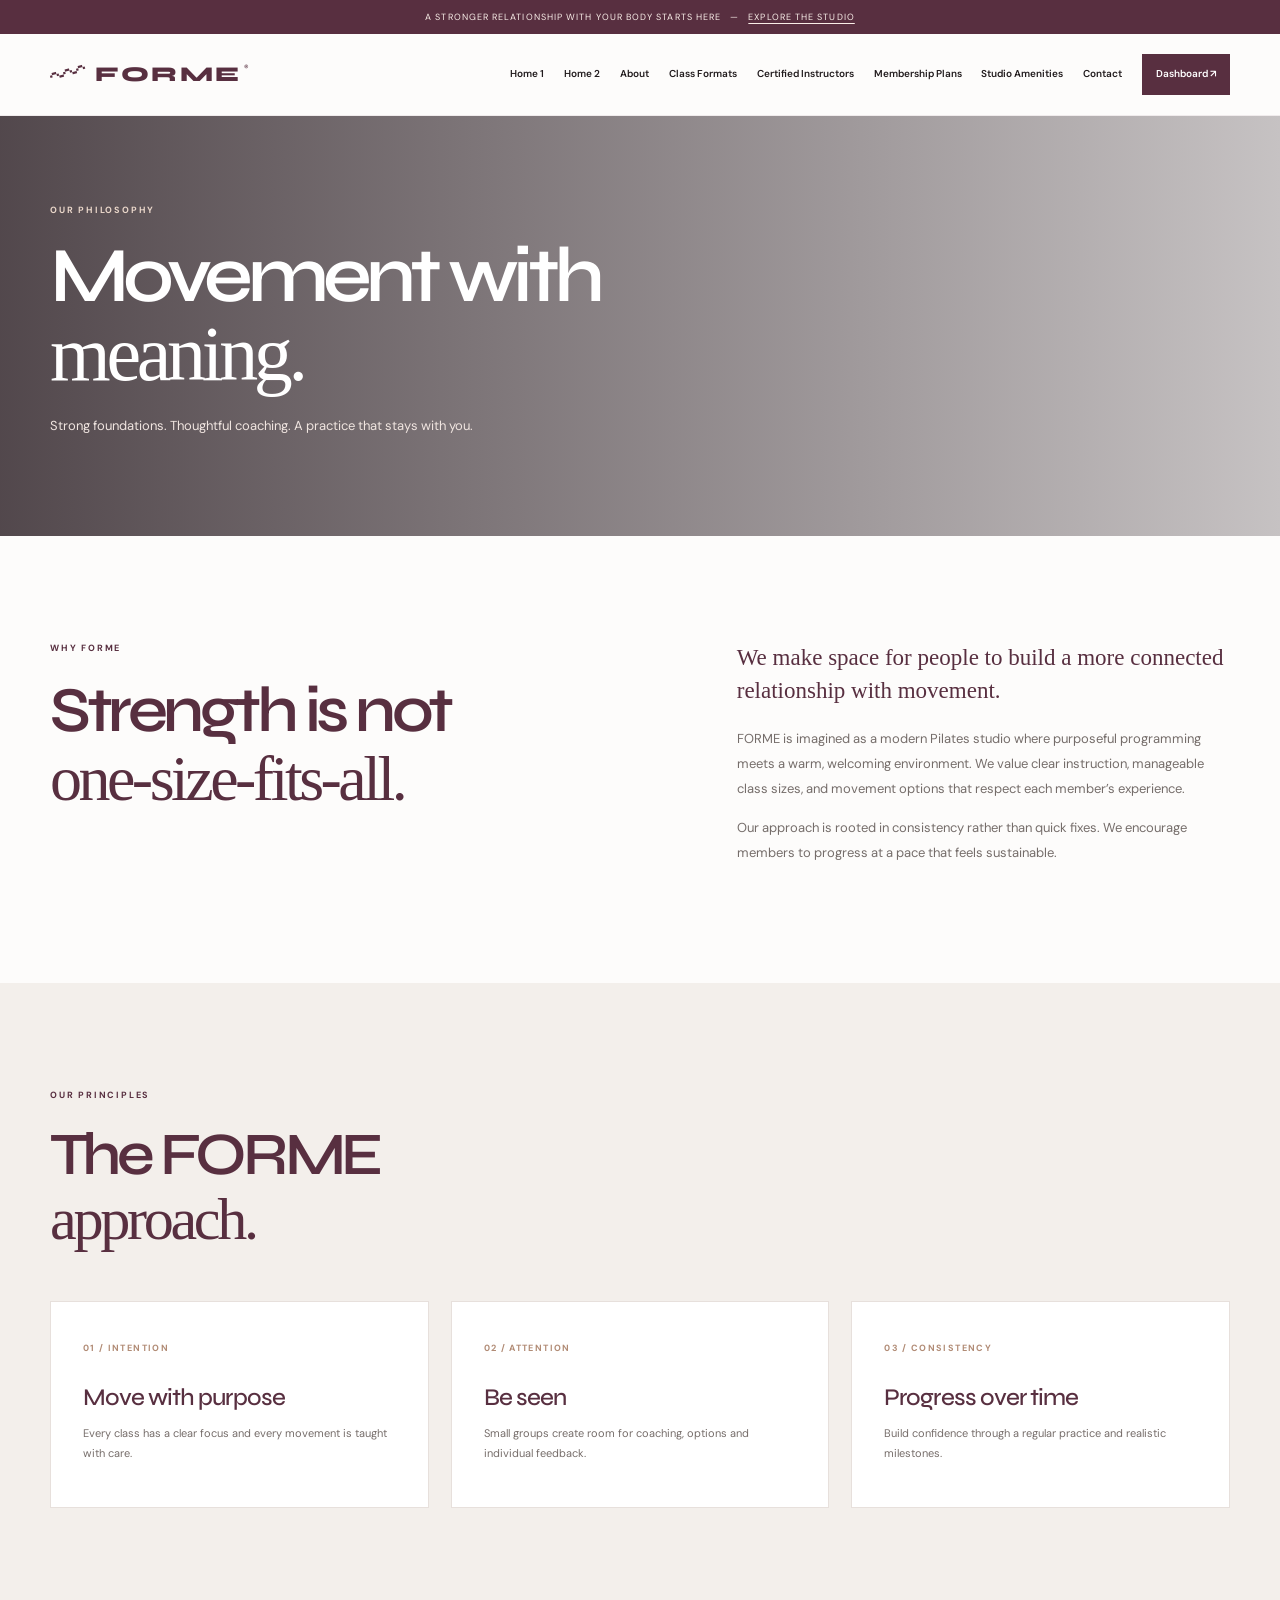
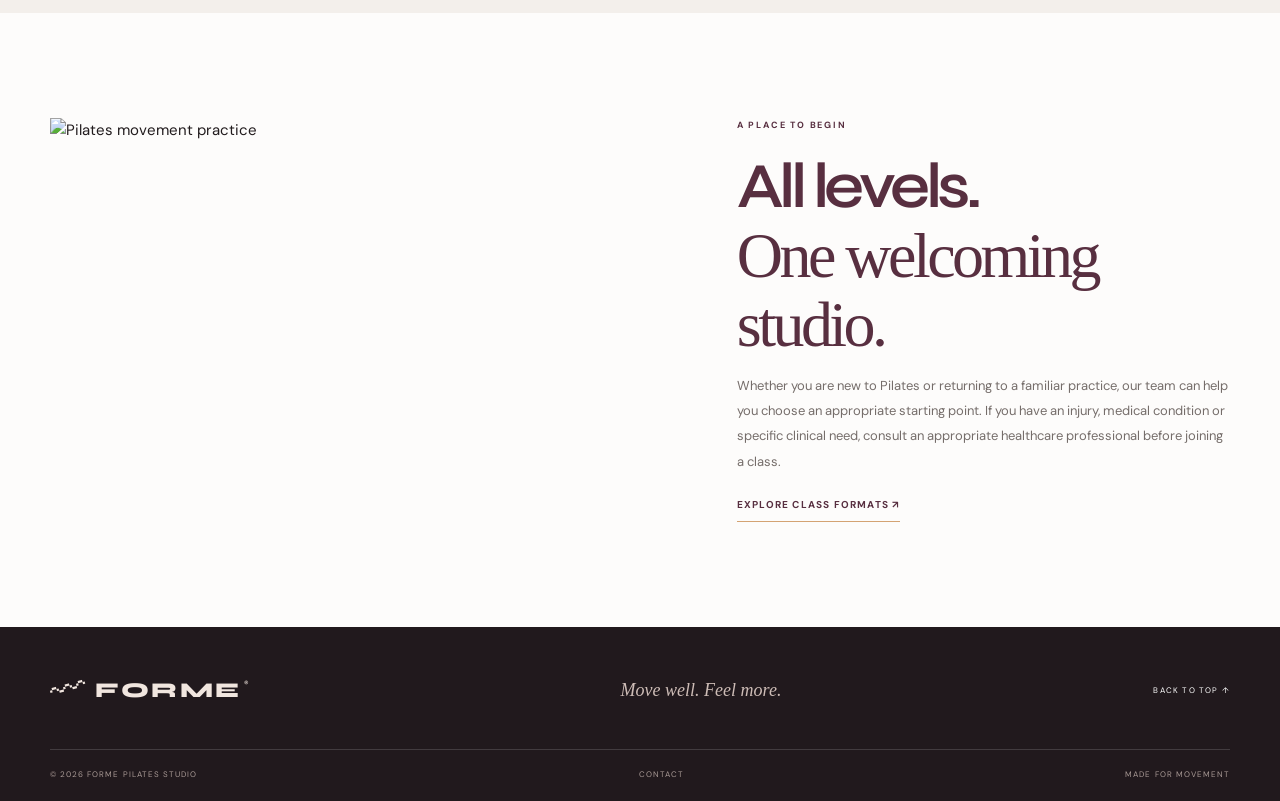
==== about.html @ f52ded82 "firstpush" ====
<!DOCTYPE html><html lang="en"><head><meta charset="UTF-8"><meta name="viewport" content="width=device-width, initial-scale=1.0">
<meta name="theme-color" content="#582f40">
<link rel="preconnect" href="https://fonts.googleapis.com"><link rel="preconnect" href="https://fonts.gstatic.com" crossorigin>
<link href="https://fonts.googleapis.com/css2?family=DM+Sans:wght@400;500;600;700&family=Syne:wght@400;500;600;700;800&display=swap" rel="stylesheet">
<link rel="stylesheet" href="styles.css"><title>About | FORME Pilates</title></head><body class="" id="top"><div class="announcement">A stronger relationship with your body starts here <span>—</span> <a href="classes.html">Explore the studio</a></div>
<header class="site-header"><a class="brand" href="index.html"><span class="brand-mark">〰</span><span class="brand-name">FORME<span>®</span></span></a>
<button class="menu-toggle" aria-label="Open navigation menu" aria-expanded="false" aria-controls="primary-nav"><span></span><span></span></button>
<nav class="primary-nav" id="primary-nav" aria-label="Main navigation">
<a href="index.html">Home 1</a><a href="home-2.html">Home 2</a><a href="about.html">About</a><a href="classes.html">Class Formats</a><a href="instructors.html">Certified Instructors</a><a href="membership.html">Membership Plans</a><a href="amenities.html">Studio Amenities</a><a href="contact.html">Contact</a><a class="nav-cta" href="dashboard.html">Dashboard ↗</a>
</nav></header><main>
<section class="page-hero about-hero"><div class="wrap"><p class="eyebrow light">OUR PHILOSOPHY</p><h1>Movement with<br><em>meaning.</em></h1><p>Strong foundations. Thoughtful coaching. A practice that stays with you.</p></div></section>
<section class="section wrap split"><div><p class="eyebrow">WHY FORME</p><h2>Strength is not<br><em>one-size-fits-all.</em></h2></div><div><p class="lead">We make space for people to build a more connected relationship with movement.</p><p>FORME is imagined as a modern Pilates studio where purposeful programming meets a warm, welcoming environment. We value clear instruction, manageable class sizes, and movement options that respect each member’s experience.</p><p>Our approach is rooted in consistency rather than quick fixes. We encourage members to progress at a pace that feels sustainable.</p></div></section>
<section class="section soft"><div class="wrap"><div class="section-head"><div><p class="eyebrow">OUR PRINCIPLES</p><h2>The FORME<br><em>approach.</em></h2></div></div><div class="cards three"><article class="feature-card"><b>01 / INTENTION</b><h3>Move with purpose</h3><p>Every class has a clear focus and every movement is taught with care.</p></article><article class="feature-card"><b>02 / ATTENTION</b><h3>Be seen</h3><p>Small groups create room for coaching, options and individual feedback.</p></article><article class="feature-card"><b>03 / CONSISTENCY</b><h3>Progress over time</h3><p>Build confidence through a regular practice and realistic milestones.</p></article></div></div></section>
<section class="section wrap split"><img class="rounded-img" src="https://images.unsplash.com/photo-1518611012118-696072aa579a?auto=format&fit=crop&w=1100&q=85" alt="Pilates movement practice"><div><p class="eyebrow">A PLACE TO BEGIN</p><h2>All levels.<br><em>One welcoming studio.</em></h2><p>Whether you are new to Pilates or returning to a familiar practice, our team can help you choose an appropriate starting point. If you have an injury, medical condition or specific clinical need, consult an appropriate healthcare professional before joining a class.</p><a class="under-link" href="classes.html">Explore class formats ↗</a></div></section></main><footer class="site-footer"><div class="wrap footer-top"><a class="brand footer-brand" href="index.html"><span class="brand-mark">〰</span><span class="brand-name">FORME<span>®</span></span></a><p>Move well. Feel more.</p><a href="#top" class="back-top">BACK TO TOP ↑</a></div><div class="wrap footer-bottom"><span>© 2026 FORME PILATES STUDIO</span><span><a href="contact.html">CONTACT</a></span><span>MADE FOR MOVEMENT</span></div></footer><script src="script.js"></script></body></html>
---- styles.css ----
@import url('https://fonts.googleapis.com/css2?family=DM+Sans:wght@400;500;600;700&family=Syne:wght@400;500;600;700;800&display=swap');
:root{--plum:#582f40;--sand:#d4a373;--cream:#fdfcfb;--ink:#211b1d;--muted:#827a78;--line:#e7e0dc;--serif:Georgia,'Times New Roman',serif;--sans:'DM Sans',Arial,sans-serif;--display:'Syne',sans-serif}
*{box-sizing:border-box}html{scroll-behavior:smooth;scroll-padding-top:100px}body{margin:0;background:var(--cream);color:var(--ink);font:15px/1.65 var(--sans);-webkit-font-smoothing:antialiased}a{color:inherit;text-decoration:none}button,input,select,textarea{font:inherit}.wrap{width:min(1180px,calc(100% - 100px));margin-inline:auto}.announcement{height:34px;background:var(--plum);color:#f9eee8;text-align:center;font-size:9px;letter-spacing:.12em;text-transform:uppercase;display:flex;align-items:center;justify-content:center;gap:9px}.announcement a{text-decoration:underline;text-underline-offset:3px}.site-header{height:82px;padding:0 max(50px,calc((100vw - 1180px)/2));display:flex;align-items:center;justify-content:space-between;background:rgba(253,252,251,.97);position:sticky;top:0;z-index:50;border-bottom:1px solid rgba(88,47,64,.08);backdrop-filter:blur(14px)}.brand{display:flex;align-items:center;gap:9px;color:var(--plum);white-space:nowrap}.brand-mark{width:36px;height:36px;display:grid;place-items:center;font:36px/1 var(--serif);transform:rotate(-15deg)}.brand-name{font:800 21px var(--display);letter-spacing:.12em}.brand-name span{font:500 9px var(--sans);vertical-align:top;letter-spacing:0;margin-left:2px}.primary-nav{display:flex;align-items:center;gap:clamp(10px,1.55vw,22px);font-size:10px;font-weight:600}.primary-nav>a:not(.nav-cta):hover{color:#a56f79}.nav-cta{background:var(--plum);color:white;padding:12px 14px;white-space:nowrap}.menu-toggle{display:none}.eyebrow{font-size:9px;font-weight:700;letter-spacing:.2em;text-transform:uppercase;color:var(--plum);margin:0 0 20px}.eyebrow.light{color:#ead7ca}.button{min-height:49px;padding:0 21px;display:inline-flex;align-items:center;justify-content:center;font-size:10px;font-weight:700;letter-spacing:.08em;text-transform:uppercase;border:1px solid transparent;cursor:pointer;transition:transform .2s,background .2s,color .2s}.button:hover{transform:translateY(-2px)}.button-sand{background:var(--sand);color:#261b1c}.button-plum{background:var(--plum);color:white}.button-outline{border-color:rgba(88,47,64,.45);color:var(--plum)}.button-outline:hover{background:var(--plum);color:white}.text-link{font-size:10px;text-transform:uppercase;letter-spacing:.12em;font-weight:700}.light-link{color:white}.hero{min-height:660px;height:min(740px,calc(100vh - 116px));position:relative;display:flex;align-items:center;overflow:hidden;color:white;background-size:cover;background-position:center}.hero-home{background-image:url('https://images.unsplash.com/photo-1518611012118-696072aa579a?auto=format&fit=crop&w=2200&q=88')}.hero-premium{background-image:url('https://images.unsplash.com/photo-1599447421416-3414500d18a5?auto=format&fit=crop&w=2200&q=88')}.hero-shade{position:absolute;inset:0;background:linear-gradient(90deg,rgba(31,20,25,.78),rgba(31,20,25,.32) 65%,rgba(31,20,25,.05))}.hero-content{position:relative;padding-block:40px}.hero h1,.page-hero h1{font:600 clamp(55px,7vw,96px)/.99 var(--display);letter-spacing:-.075em;margin:0;max-width:820px}.hero h1 em,.page-hero h1 em,.split h2 em,.section-head h2 em,.cta-band h2 em,.dark-panel h2 em,.contact-layout h2 em,.auth-card h1 em{font:400 1em/.99 var(--serif);letter-spacing:-.055em}.hero-copy{max-width:410px;color:#f2eae6;font-size:13px;line-height:1.9;margin:26px 0 30px}.hero-actions{display:flex;align-items:center;gap:27px}.hero-note{position:absolute;left:max(50px,calc((100vw - 1180px)/2));bottom:32px;font-size:8px;letter-spacing:.2em}.section{padding-block:105px}.split{display:grid;grid-template-columns:1.05fr .95fr;gap:12%;align-items:start}.split h2,.section-head h2,.contact-layout h2{font:600 clamp(42px,5vw,66px)/1.08 var(--display);letter-spacing:-.07em;color:var(--plum);margin:0}.split p:not(.eyebrow){color:#756d6a;font-size:13px;line-height:1.95}.lead{font:23px/1.45 var(--serif)!important;color:var(--plum)!important;margin:0 0 18px}.under-link{display:inline-block;color:var(--plum);font-size:10px;text-transform:uppercase;font-weight:700;letter-spacing:.12em;border-bottom:1px solid var(--sand);padding-bottom:7px;margin-top:10px}.soft{background:#f3efeb}.section-head{display:flex;justify-content:space-between;align-items:end;gap:35px;margin-bottom:48px}.section-head h2{font-size:clamp(42px,4.7vw,62px)}.section-intro{max-width:340px;color:#756d6a;font-size:13px;line-height:1.9;margin:0 0 7px}.cards{display:grid;gap:22px}.three{grid-template-columns:repeat(3,minmax(0,1fr))}.two{grid-template-columns:repeat(2,minmax(0,1fr))}.image-card img{width:100%;height:300px;object-fit:cover;display:block}.image-card h3,.feature-card h3,.amenity-card h3,.person-card h3{font:500 24px var(--display);color:var(--plum);letter-spacing:-.04em;margin:18px 0 7px}.image-card p,.feature-card p,.amenity-card p,.person-card p{font-size:11px;color:#766d6a;line-height:1.85}.image-card .under-link{margin-top:5px}.cta-band{padding:90px 0;background:var(--plum);color:white}.cta-band h2,.dark-panel h2{font:600 clamp(48px,5vw,68px)/1.04 var(--display);letter-spacing:-.07em;margin:0 0 30px}.page-hero{min-height:420px;display:flex;align-items:center;background-size:cover;background-position:center;color:white;position:relative}.page-hero:before{content:"";position:absolute;inset:0;background:linear-gradient(90deg,rgba(34,21,27,.78),rgba(34,21,27,.25))}.page-hero .wrap{position:relative}.page-hero h1{font-size:clamp(48px,6.4vw,78px)}.page-hero p:not(.eyebrow){max-width:460px;color:#f0e5e0;font-size:13px;margin-top:22px}.about-hero{background-image:url('https://images.unsplash.com/photo-1518611012118-696072aa579a?auto=format&fit=crop&w=1800&q=85')}.classes-hero{background-image:url('https://images.unsplash.com/photo-1599447421416-3414500d18a5?auto=format&fit=crop&w=1800&q=85')}.instructors-hero{background-image:url('https://images.unsplash.com/photo-1544367567-0f2fcb009e0b?auto=format&fit=crop&w=1800&q=85')}.membership-hero{background-image:url('https://images.unsplash.com/photo-1510894347719-fc2f6f3b3c1c?auto=format&fit=crop&w=1800&q=85')}.amenities-hero{background-image:url('https://images.unsplash.com/photo-1600210492486-724fe5c67fb0?auto=format&fit=crop&w=1800&q=85')}.contact-hero{background-image:url('https://images.unsplash.com/photo-1518611012118-696072aa579a?auto=format&fit=crop&w=1800&q=85')}.rounded-img{width:100%;max-height:440px;object-fit:cover}.feature-card{padding:32px;background:#fff;border:1px solid var(--line);min-height:190px}.feature-card b{font-size:9px;letter-spacing:.15em;color:#b18b75}.feature-card h3{margin-top:24px}.dark-panel{background:var(--plum);color:white;padding:95px 0}.premium-grid{display:grid;grid-template-columns:.8fr 1.2fr;gap:9%;align-items:center}.premium-grid p:not(.eyebrow){font-size:12px;color:#e5d8d3;max-width:400px;margin:20px 0 28px}.premium-grid img{width:100%;height:440px;object-fit:cover}.detail-card{background:#fff;border:1px solid var(--line)}.detail-card img{width:100%;height:280px;object-fit:cover;display:block}.detail-body{padding:27px}.detail-body h2{font:500 27px var(--display);color:var(--plum);margin:0 0 10px}.detail-body p:not(.eyebrow){font-size:11px;color:#776e6b;line-height:1.9;min-height:62px}.detail-body .button{margin-top:10px}.person-card{border:1px solid var(--line);background:white}.person-card img{width:100%;height:320px;object-fit:cover;display:block}.person-card>div{padding:23px}.person-card h3{margin:0}.person-card .bio{border-top:1px solid var(--line);padding-top:12px;margin-top:14px}.plan-card{position:relative;padding:34px 30px 30px;border:1px solid var(--line);background:white;min-height:410px;display:flex;flex-direction:column}.plan-card h2{font:500 29px var(--display);color:var(--plum);margin:0}.plan-card>p:not(.eyebrow){font-size:11px;color:#827a78}.plan-price{font:500 45px var(--display);color:var(--plum);letter-spacing:-.07em;margin:15px 0}.plan-price small{font:11px var(--sans);letter-spacing:0;color:#827a78}.plan-card ul{list-style:none;padding:0;margin:0 0 25px}.plan-card li{font-size:10px;color:#6f6664;padding:8px 0;border-top:1px solid #f0ece9}.plan-card .button{margin-top:auto}.highlighted{background:#f5eee9;border-color:#d4b7a2}.popular-label{position:absolute;right:0;top:0;background:var(--sand);padding:7px 13px;font-size:8px;font-weight:700;letter-spacing:.12em;color:#302327}.pricing-note{font-size:10px;color:#9b918d;text-align:center;margin-top:22px}.faq-list{max-width:800px}.faq-list details{padding:19px 0;border-top:1px solid #dcd2cc}.faq-list summary{cursor:pointer;color:var(--plum);font:500 18px var(--display)}.faq-list details p{font-size:12px;color:#756d6a}.amenity-card{background:white}.amenity-card img{width:100%;height:270px;object-fit:cover}.amenity-card div{padding:22px 25px}.amenity-card h3{margin:0}.contact-layout{display:grid;grid-template-columns:1fr .9fr;gap:12%;align-items:start}.contact-info{margin-top:35px;border-top:1px solid var(--line)}.contact-info p{font-size:11px;color:#756d6a;padding:12px 0;border-bottom:1px solid var(--line)}.contact-info b{font-size:8px;letter-spacing:.15em;color:var(--plum)}.form-card{background:#f3efeb;padding:35px;display:grid;gap:8px}.form-card label,.auth-card>label{font-size:9px;text-transform:uppercase;letter-spacing:.12em;color:var(--plum);margin-top:8px}.form-card input,.form-card select,.form-card textarea,.auth-card input:not([type=checkbox]){width:100%;border:1px solid #dcd2cc;background:#fff;padding:13px;font-size:12px;outline-color:var(--sand);color:var(--ink)}.form-card textarea{resize:vertical}.form-card small,.auth-card small{font-size:9px;color:#8b817d}.form-feedback{font-size:11px;color:#8a684e;min-height:18px}.site-footer{background:#21191d;color:#fff;padding:35px 0 20px}.footer-top{display:flex;align-items:center;justify-content:space-between;padding-bottom:30px;border-bottom:1px solid rgba(255,255,255,.15)}.footer-brand{color:#f1e6df}.footer-top>p{font:italic 18px var(--serif);color:#cdbcb6}.back-top{font-size:8px;letter-spacing:.15em}.footer-bottom{display:flex;justify-content:space-between;padding-top:18px;font-size:8px;letter-spacing:.13em;color:#a99a96}.dashboard-page{background:#f5f2ef}.dashboard-wrap{display:grid;grid-template-columns:220px 1fr;gap:35px;padding-block:45px;min-height:78vh}.dash-sidebar{background:#fff;border:1px solid var(--line);padding:25px 18px;display:flex;flex-direction:column;gap:5px;align-self:start;position:sticky;top:105px}.dash-brand{font:800 17px var(--display);color:var(--plum);letter-spacing:.1em;margin:0 0 20px}.dash-brand span{display:block;font:8px var(--sans);letter-spacing:.2em;color:#a18d86}.dash-sidebar>a{padding:10px 12px;font-size:11px;color:#6d6461}.dash-sidebar>a.active,.dash-sidebar>a:hover{background:#f3efeb;color:var(--plum)}.dash-main{min-width:0}.dash-top{display:flex;justify-content:space-between;align-items:center;margin-bottom:25px}.dash-top h1{font:600 36px var(--display);color:var(--plum);margin:0}.dash-top p:not(.eyebrow){font-size:11px;color:#827a78;margin:5px 0}.metric-grid{display:grid;grid-template-columns:repeat(3,1fr);gap:14px;margin-bottom:20px}.metric,.dash-panel{background:#fff;border:1px solid var(--line);padding:22px}.metric span{display:block;font-size:8px;letter-spacing:.14em;color:#877b77}.metric strong{display:block;font:500 34px var(--display);color:var(--plum);margin:5px 0}.metric small,.muted-text{font-size:10px;color:#958985}.dash-panel{margin-bottom:18px}.dash-panel h2{font:500 19px var(--display);color:var(--plum);margin:0 0 16px}.panel-head{display:flex;justify-content:space-between}.panel-head a{font-size:10px;color:var(--plum)}.schedule-row{display:flex;align-items:center;gap:15px;padding:14px 0;border-top:1px solid var(--line)}.date-tile{width:48px;height:52px;background:#f3efeb;display:grid;place-content:center;text-align:center;color:var(--plum)}.date-tile b{font:500 20px var(--display);line-height:1.1}.date-tile span{font-size:8px;letter-spacing:.12em}.schedule-row>div:nth-child(2){flex:1}.schedule-row>div:nth-child(2) b{display:block;font-size:11px;color:var(--plum)}.schedule-row small{font-size:9px;color:#8a817d}.status{font-size:8px;letter-spacing:.1em;color:#6d806c}.dash-lower{gap:18px}.activity-row{display:flex;justify-content:space-between;padding:11px 0;border-top:1px solid var(--line);font-size:10px;color:#756d6a}.activity-row b{color:var(--plum)}.auth-page{background:#f3efeb}.auth-shell{min-height:calc(100vh - 116px);display:grid;grid-template-columns:1fr 1fr}.auth-image{background:url('https://images.unsplash.com/photo-1518611012118-696072aa579a?auto=format&fit=crop&w=1200&q=85') center/cover}.auth-card{width:min(440px,calc(100% - 50px));margin:auto;padding:50px 0;display:flex;flex-direction:column}.auth-card .brand{margin-bottom:40px}.auth-card h1{font:600 48px/1 var(--display);letter-spacing:-.07em;color:var(--plum);margin:0 0 25px}.auth-card input:not([type=checkbox]){margin-bottom:9px}.auth-options{display:flex;justify-content:space-between;align-items:center;font-size:9px;margin:10px 0 20px}.auth-options a,.auth-switch a{color:var(--plum);text-decoration:underline}.auth-options label,.checkline{font-size:9px;color:#756d6a}.auth-switch{text-align:center;font-size:10px;color:#756d6a}.checkline{display:flex;align-items:center;gap:8px;margin:14px 0}.auth-card .button{width:100%}
@media(min-width:761px) and (max-width:1100px){.site-header{padding-inline:32px}.menu-toggle{display:flex;width:44px;height:44px;border:1px solid #e7ded9;background:transparent;align-items:center;justify-content:center;flex-direction:column;gap:6px;cursor:pointer;z-index:70}.menu-toggle span{display:block;width:18px;height:1.5px;background:var(--plum);transition:transform .25s}.menu-toggle[aria-expanded=true] span:first-child{transform:translateY(3.75px) rotate(45deg)}.menu-toggle[aria-expanded=true] span:last-child{transform:translateY(-3.75px) rotate(-45deg)}.primary-nav{position:fixed;inset:116px 0 auto 0;background:var(--cream);padding:20px 32px 28px;display:flex;flex-direction:column;align-items:stretch;gap:0;box-shadow:0 18px 25px rgba(35,20,25,.12);transform:translateY(-140%);opacity:0;visibility:hidden;transition:transform .3s,opacity .3s,visibility .3s}.primary-nav.open{transform:translateY(0);opacity:1;visibility:visible}.primary-nav>a:not(.nav-cta){padding:12px 2px;border-bottom:1px solid var(--line);font-size:12px}.nav-cta{margin-top:15px;text-align:center}.wrap{width:calc(100% - 64px)}.three{gap:15px}.image-card img{height:240px}.person-card img{height:260px}.dashboard-wrap{grid-template-columns:185px 1fr;gap:18px}}
@media(max-width:760px){html{scroll-padding-top:78px}.wrap{width:calc(100% - 46px)}.announcement{font-size:8px;letter-spacing:.06em;padding:0 5px}.site-header{height:72px;padding:0 22px}.brand-mark{width:31px;height:31px}.brand-name{font-size:19px}.menu-toggle{display:flex;width:43px;height:43px;border:1px solid #e7ded9;background:transparent;align-items:center;justify-content:center;flex-direction:column;gap:6px;cursor:pointer;z-index:70}.menu-toggle span{display:block;width:18px;height:1.5px;background:var(--plum);transition:transform .25s}.menu-toggle[aria-expanded=true] span:first-child{transform:translateY(3.75px) rotate(45deg)}.menu-toggle[aria-expanded=true] span:last-child{transform:translateY(-3.75px) rotate(-45deg)}.primary-nav{position:fixed;inset:106px 0 auto;background:var(--cream);padding:15px 23px 25px;display:flex;flex-direction:column;align-items:stretch;gap:0;box-shadow:0 18px 25px rgba(35,20,25,.12);transform:translateY(-140%);opacity:0;visibility:hidden;transition:transform .3s,opacity .3s,visibility .3s;max-height:calc(100vh - 110px);overflow:auto}.primary-nav.open{transform:translateY(0);opacity:1;visibility:visible}.primary-nav>a:not(.nav-cta){padding:12px 2px;border-bottom:1px solid var(--line);font-size:12px}.nav-cta{margin-top:14px;text-align:center;padding:14px}.hero{height:670px;min-height:600px;max-height:calc(100svh - 106px);background-position:58% center}.hero h1{font-size:clamp(53px,11vw,78px)}.hero-copy{max-width:340px}.hero-actions{align-items:flex-start;flex-direction:column;gap:20px}.hero-note{left:23px;bottom:25px}.section{padding-block:75px}.split{grid-template-columns:1fr;gap:25px}.split h2,.section-head h2{font-size:clamp(42px,10vw,58px)}.section-head{display:block;margin-bottom:32px}.section-intro{margin-top:18px}.three{grid-template-columns:1fr 1fr;gap:18px}.image-card:first-child{grid-column:span 2}.image-card:first-child img{height:300px}.image-card img{height:210px}.image-card h3{font-size:20px}.cta-band{padding:75px 0}.page-hero{min-height:360px}.page-hero h1{font-size:clamp(47px,10vw,67px)}.premium-grid{grid-template-columns:1fr;gap:35px}.premium-grid img{height:300px}.dark-panel{padding:75px 0}.two{grid-template-columns:1fr}.detail-card img{height:260px}.person-card img{height:270px}.plan-card{min-height:0;padding:30px}.amenity-card img{height:240px}.contact-layout{grid-template-columns:1fr;gap:35px}.form-card{padding:25px}.dashboard-wrap{grid-template-columns:1fr;padding-block:22px;gap:20px}.dash-sidebar{position:static;display:grid;grid-template-columns:repeat(2,1fr);gap:3px;padding:15px}.dash-brand{grid-column:span 2;margin-bottom:7px}.dash-sidebar>a{padding:8px;font-size:10px}.dash-top{align-items:flex-start;gap:10px;flex-direction:column}.dash-top h1{font-size:31px}.metric-grid{grid-template-columns:1fr 1fr}.metric:last-child{grid-column:span 2}.dash-lower{grid-template-columns:1fr}.auth-shell{grid-template-columns:1fr;min-height:auto}.auth-image{height:210px}.auth-card{padding:38px 0 55px}.footer-top{flex-wrap:wrap;gap:15px}.footer-top>p{order:3;width:100%;margin:0}.footer-bottom{gap:12px;flex-wrap:wrap;font-size:7px}}
@media(max-width:420px){.wrap{width:calc(100% - 36px)}.site-header{padding-inline:18px}.announcement{font-size:7px}.hero h1{font-size:53px}.hero-copy{font-size:12px}.hero-actions .button{width:100%;justify-content:center}.three{grid-template-columns:1fr}.image-card:first-child{grid-column:auto}.image-card:first-child img,.image-card img{height:250px}.page-hero{min-height:330px}.page-hero h1{font-size:47px}.detail-body{padding:22px}.person-card img{height:230px}.metric-grid{gap:8px}.metric{padding:15px}.metric strong{font-size:29px}.schedule-row{gap:9px}.schedule-row small{display:block;max-width:170px}.status{font-size:7px}.footer-bottom{display:grid;grid-template-columns:1fr 1fr}.footer-bottom span:last-child{grid-column:span 2}}
@media(prefers-reduced-motion:reduce){html{scroll-behavior:auto}*,*::before,*::after{transition:none!important;animation:none!important}}
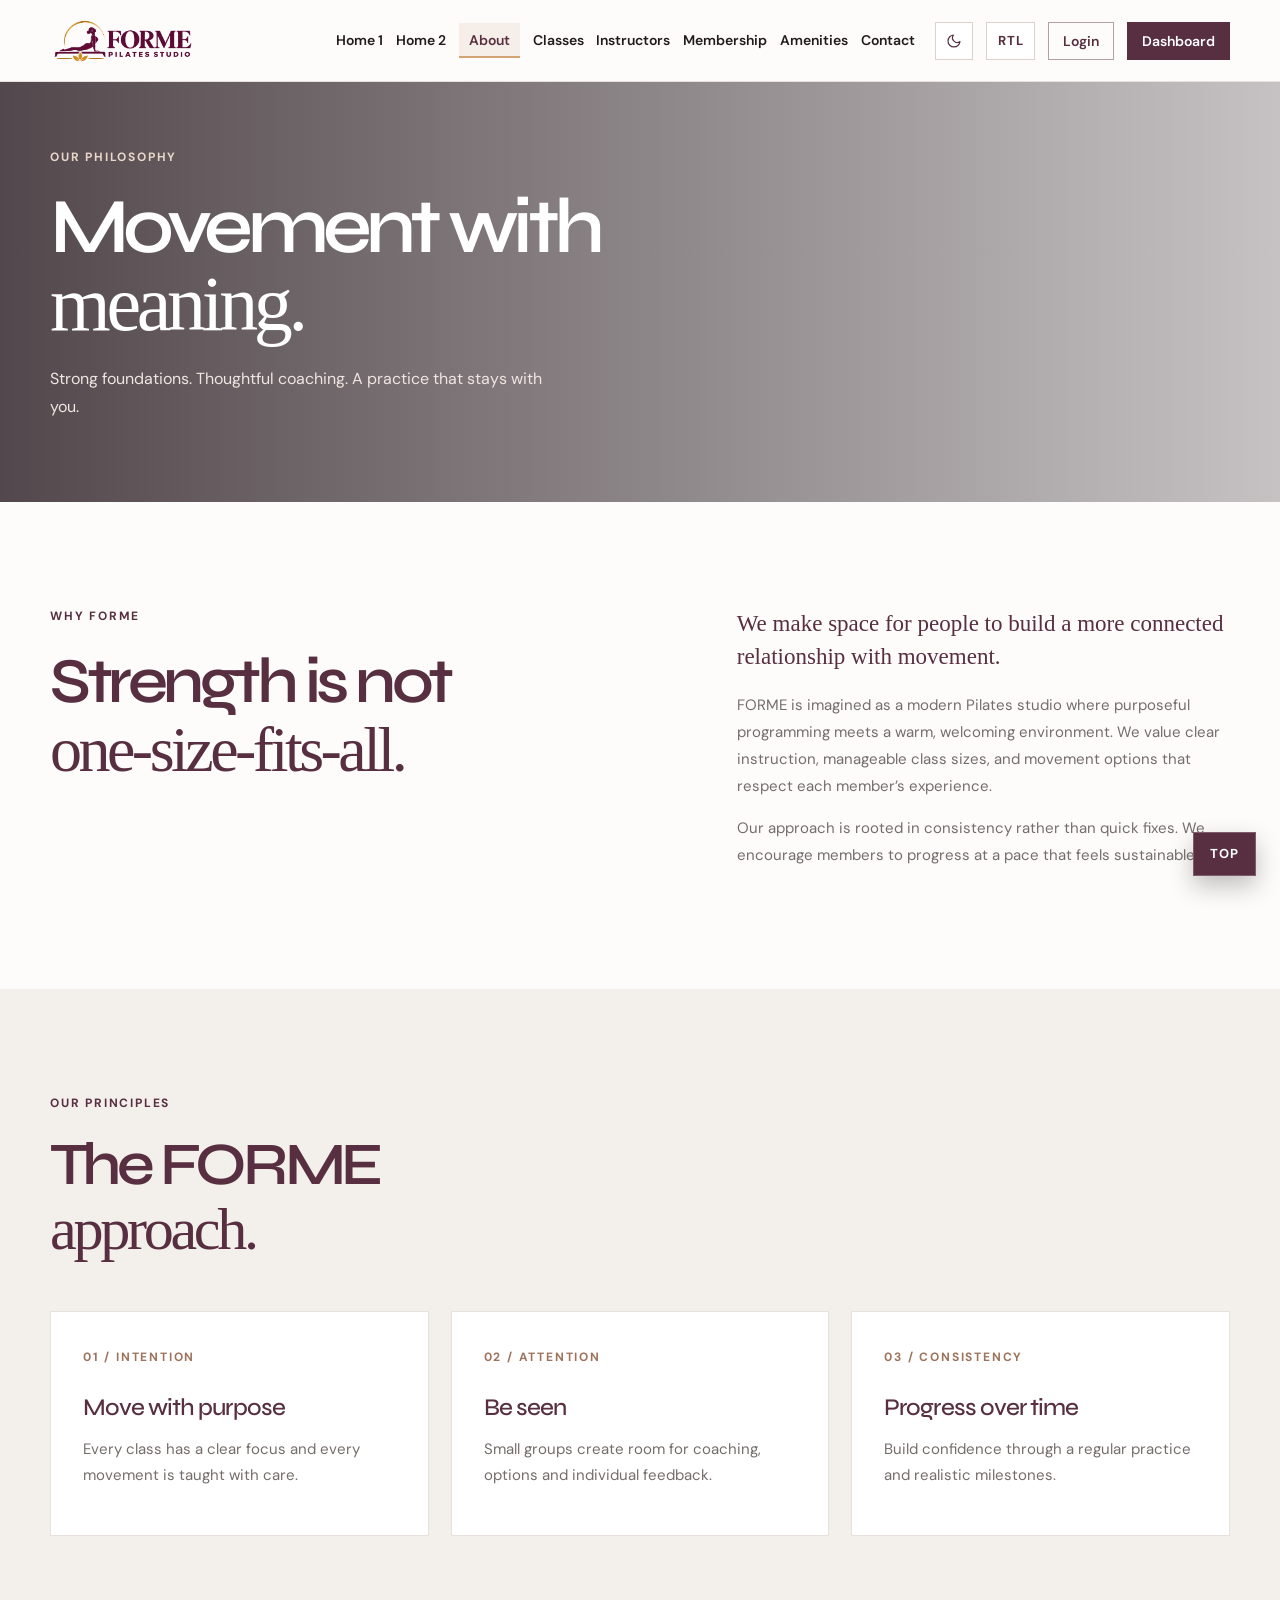
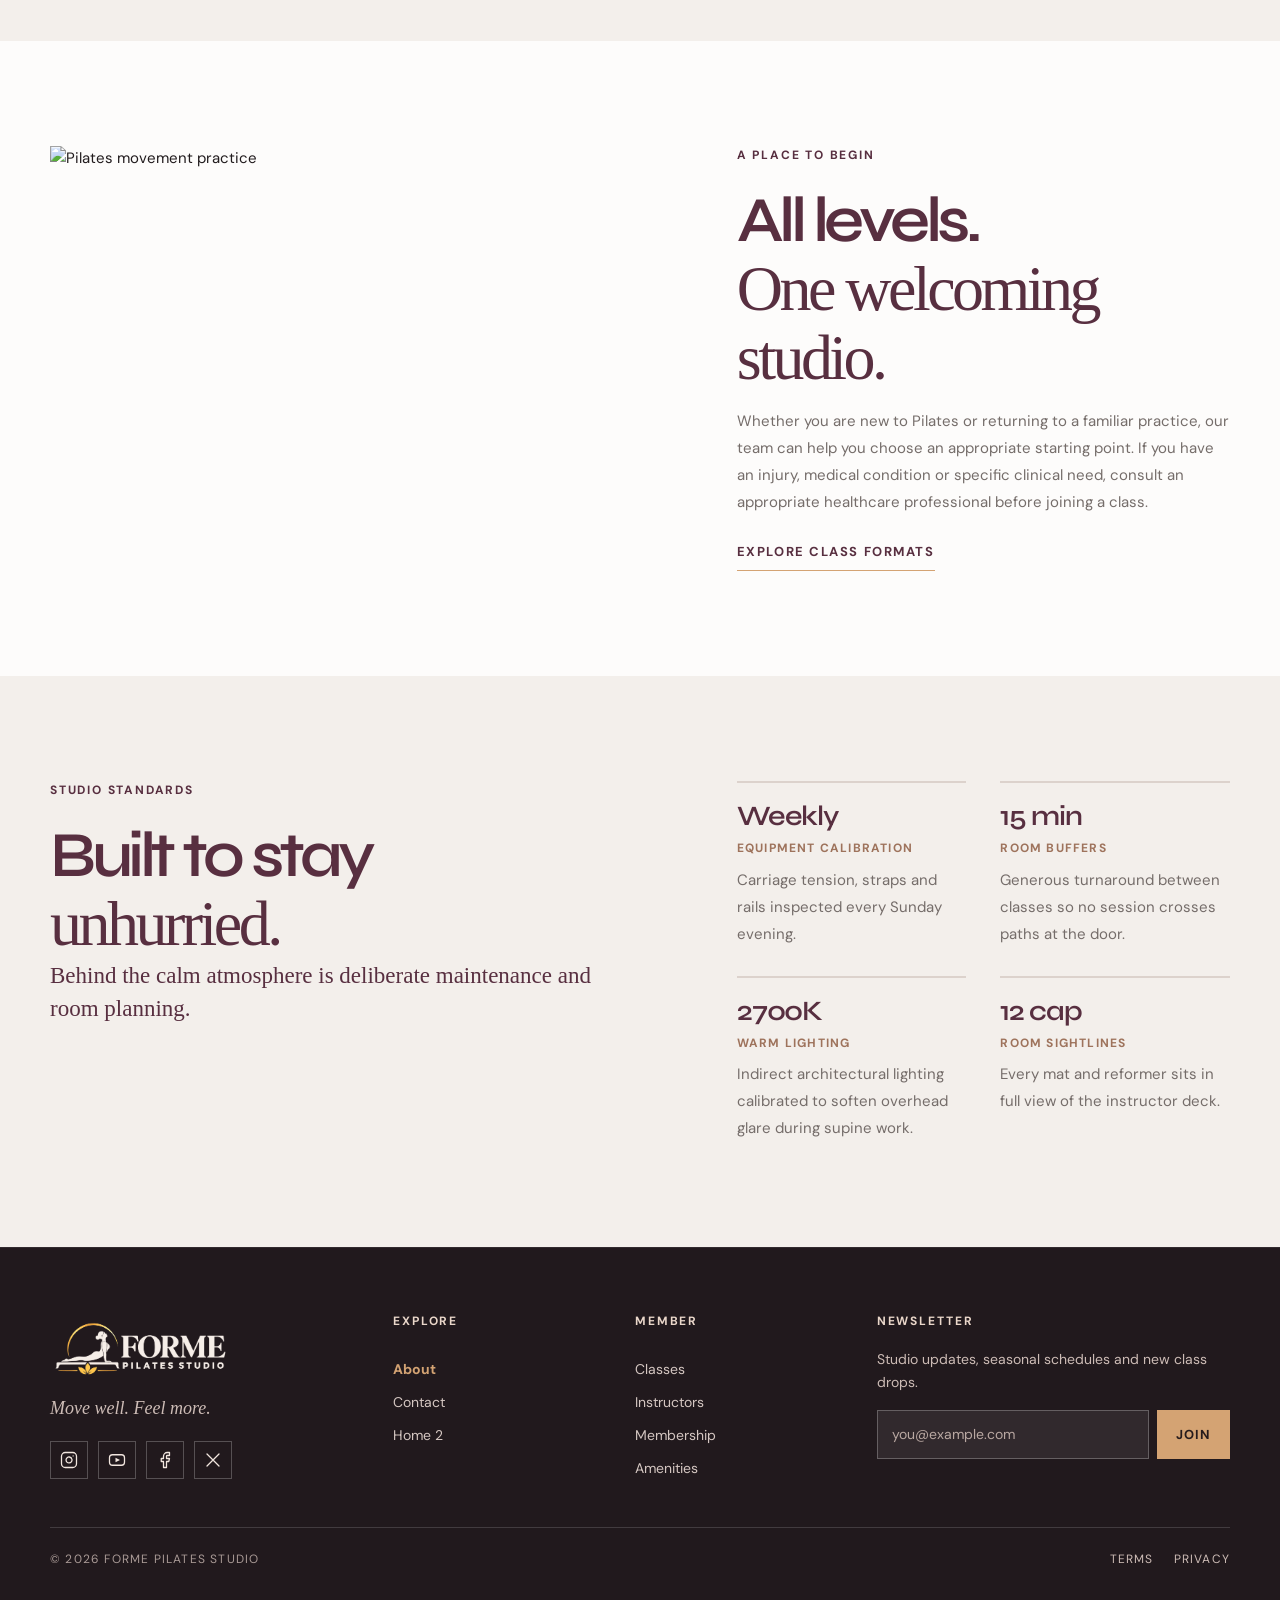
==== commit 88bd2521: "firstcommit" ====
--- a/about.html
+++ b/about.html
@@ -2,13 +2,13 @@
 <meta name="theme-color" content="#582f40">
 <link rel="preconnect" href="https://fonts.googleapis.com"><link rel="preconnect" href="https://fonts.gstatic.com" crossorigin>
 <link href="https://fonts.googleapis.com/css2?family=DM+Sans:wght@400;500;600;700&family=Syne:wght@400;500;600;700;800&display=swap" rel="stylesheet">
-<link rel="stylesheet" href="styles.css"><title>About | FORME Pilates</title></head><body class="" id="top"><div class="announcement">A stronger relationship with your body starts here <span>—</span> <a href="classes.html">Explore the studio</a></div>
-<header class="site-header"><a class="brand" href="index.html"><span class="brand-mark">〰</span><span class="brand-name">FORME<span>®</span></span></a>
-<button class="menu-toggle" aria-label="Open navigation menu" aria-expanded="false" aria-controls="primary-nav"><span></span><span></span></button>
+<script>(function(){var d=document.documentElement,m=document.querySelector('meta[name="theme-color"]'),r=function(k){try{var v=localStorage.getItem(k)||sessionStorage.getItem(k);if(v)return v}catch(e){}try{if(window.name.indexOf("FORME_PREFS:")===0)return JSON.parse(window.name.slice(12))[k]||""}catch(e){}return""},t=r("forme-theme"),dir=r("forme-dir");if(t==="dark"){d.setAttribute("data-theme","dark");if(m)m.setAttribute("content","#151113")}if(dir==="rtl")d.setAttribute("dir","rtl")})();</script><link rel="stylesheet" href="styles.css"><link rel="icon" type="image/png" href="favicon.png"><link rel="apple-touch-icon" href="favicon.png"><title>About | FORME Pilates</title></head><body class="" id="top"><header class="site-header"><a class="brand" href="index.html" aria-label="FORME Pilates Studio home"><img class="brand-logo logo-light" src="Plum and Gold Pilates Studio Logo.png" alt="FORME Pilates Studio"><img class="brand-logo logo-dark" src="logo-dark-mode.png" alt="FORME Pilates Studio"></a>
 <nav class="primary-nav" id="primary-nav" aria-label="Main navigation">
-<a href="index.html">Home 1</a><a href="home-2.html">Home 2</a><a href="about.html">About</a><a href="classes.html">Class Formats</a><a href="instructors.html">Certified Instructors</a><a href="membership.html">Membership Plans</a><a href="amenities.html">Studio Amenities</a><a href="contact.html">Contact</a><a class="nav-cta" href="dashboard.html">Dashboard ↗</a>
-</nav></header><main>
+<a href="index.html">Home 1</a><a href="home-2.html">Home 2</a><a href="about.html" aria-current="page">About</a><a href="classes.html">Classes</a><a href="instructors.html">Instructors</a><a href="membership.html">Membership</a><a href="amenities.html">Amenities</a><a href="contact.html">Contact</a><a class="nav-auth" href="login.html">Login</a><a class="nav-cta" href="dashboard.html">Dashboard</a>
+<div class="nav-utils"><button class="util-btn theme-toggle" type="button" aria-label="Switch to dark theme" aria-pressed="false"><svg viewBox="0 0 24 24" width="16" height="16" fill="none" stroke="currentColor" stroke-width="1.8" stroke-linecap="round" stroke-linejoin="round" aria-hidden="true"><path d="M21 12.79A9 9 0 1 1 11.21 3 7 7 0 0 0 21 12.79z"/></svg></button><button class="util-btn rtl-toggle" type="button" aria-label="Switch layout to right-to-left" aria-pressed="false">RTL</button></div></nav>
+<button class="menu-toggle" type="button" aria-label="Open navigation menu" aria-expanded="false" aria-controls="primary-nav"><span></span><span></span></button></header><main>
 <section class="page-hero about-hero"><div class="wrap"><p class="eyebrow light">OUR PHILOSOPHY</p><h1>Movement with<br><em>meaning.</em></h1><p>Strong foundations. Thoughtful coaching. A practice that stays with you.</p></div></section>
 <section class="section wrap split"><div><p class="eyebrow">WHY FORME</p><h2>Strength is not<br><em>one-size-fits-all.</em></h2></div><div><p class="lead">We make space for people to build a more connected relationship with movement.</p><p>FORME is imagined as a modern Pilates studio where purposeful programming meets a warm, welcoming environment. We value clear instruction, manageable class sizes, and movement options that respect each member’s experience.</p><p>Our approach is rooted in consistency rather than quick fixes. We encourage members to progress at a pace that feels sustainable.</p></div></section>
 <section class="section soft"><div class="wrap"><div class="section-head"><div><p class="eyebrow">OUR PRINCIPLES</p><h2>The FORME<br><em>approach.</em></h2></div></div><div class="cards three"><article class="feature-card"><b>01 / INTENTION</b><h3>Move with purpose</h3><p>Every class has a clear focus and every movement is taught with care.</p></article><article class="feature-card"><b>02 / ATTENTION</b><h3>Be seen</h3><p>Small groups create room for coaching, options and individual feedback.</p></article><article class="feature-card"><b>03 / CONSISTENCY</b><h3>Progress over time</h3><p>Build confidence through a regular practice and realistic milestones.</p></article></div></div></section>
-<section class="section wrap split"><img class="rounded-img" src="https://images.unsplash.com/photo-1518611012118-696072aa579a?auto=format&fit=crop&w=1100&q=85" alt="Pilates movement practice"><div><p class="eyebrow">A PLACE TO BEGIN</p><h2>All levels.<br><em>One welcoming studio.</em></h2><p>Whether you are new to Pilates or returning to a familiar practice, our team can help you choose an appropriate starting point. If you have an injury, medical condition or specific clinical need, consult an appropriate healthcare professional before joining a class.</p><a class="under-link" href="classes.html">Explore class formats ↗</a></div></section></main><footer class="site-footer"><div class="wrap footer-top"><a class="brand footer-brand" href="index.html"><span class="brand-mark">〰</span><span class="brand-name">FORME<span>®</span></span></a><p>Move well. Feel more.</p><a href="#top" class="back-top">BACK TO TOP ↑</a></div><div class="wrap footer-bottom"><span>© 2026 FORME PILATES STUDIO</span><span><a href="contact.html">CONTACT</a></span><span>MADE FOR MOVEMENT</span></div></footer><script src="script.js"></script></body></html>+<section class="section wrap split"><img class="rounded-img" src="https://images.unsplash.com/photo-1518611012118-696072aa579a?auto=format&fit=crop&w=1100&q=85" alt="Pilates movement practice"><div><p class="eyebrow">A PLACE TO BEGIN</p><h2>All levels.<br><em>One welcoming studio.</em></h2><p>Whether you are new to Pilates or returning to a familiar practice, our team can help you choose an appropriate starting point. If you have an injury, medical condition or specific clinical need, consult an appropriate healthcare professional before joining a class.</p><a class="under-link" href="classes.html">Explore class formats</a></div></section>
+<section class="section soft"><div class="wrap split"><div><p class="eyebrow">STUDIO STANDARDS</p><h2>Built to stay<br><em>unhurried.</em></h2><p class="lead">Behind the calm atmosphere is deliberate maintenance and room planning.</p></div><div class="spec-grid"><article class="spec-item"><strong>Weekly</strong><span>Equipment Calibration</span><p>Carriage tension, straps and rails inspected every Sunday evening.</p></article><article class="spec-item"><strong>15 min</strong><span>Room Buffers</span><p>Generous turnaround between classes so no session crosses paths at the door.</p></article><article class="spec-item"><strong>2700K</strong><span>Warm Lighting</span><p>Indirect architectural lighting calibrated to soften overhead glare during supine work.</p></article><article class="spec-item"><strong>12 cap</strong><span>Room Sightlines</span><p>Every mat and reformer sits in full view of the instructor deck.</p></article></div></div></section></main><footer class="site-footer"><div class="wrap footer-grid"><div class="footer-intro"><a class="brand footer-brand" href="index.html" aria-label="FORME Pilates Studio home"><img class="brand-logo logo-light" src="Plum and Gold Pilates Studio Logo.png" alt="FORME Pilates Studio"><img class="brand-logo logo-dark" src="logo-dark-mode.png" alt="FORME Pilates Studio"></a><p class="footer-tagline">Move well. Feel more.</p><div class="footer-social" aria-label="Social media"><a href="https://instagram.com" target="_blank" rel="noopener noreferrer" aria-label="Instagram"><svg viewBox="0 0 24 24" width="18" height="18" fill="none" stroke="currentColor" stroke-width="1.7" stroke-linecap="round" stroke-linejoin="round" aria-hidden="true"><rect x="2" y="2" width="20" height="20" rx="5"/><path d="M16 11.37A4 4 0 1 1 12.63 8 4 4 0 0 1 16 11.37z"/><line x1="17.5" y1="6.5" x2="17.51" y2="6.5"/></svg></a><a href="https://youtube.com" target="_blank" rel="noopener noreferrer" aria-label="YouTube"><svg viewBox="0 0 24 24" width="18" height="18" fill="none" stroke="currentColor" stroke-width="1.7" stroke-linecap="round" stroke-linejoin="round" aria-hidden="true"><rect x="2" y="5" width="20" height="14" rx="4"/><polygon points="10 9 16 12 10 15 10 9" fill="currentColor" stroke="none"/></svg></a><a href="https://facebook.com" target="_blank" rel="noopener noreferrer" aria-label="Facebook"><svg viewBox="0 0 24 24" width="18" height="18" fill="none" stroke="currentColor" stroke-width="1.7" stroke-linecap="round" stroke-linejoin="round" aria-hidden="true"><path d="M18 2h-3a5 5 0 0 0-5 5v3H7v4h3v8h4v-8h3l1-4h-4V7a1 1 0 0 1 1-1h3z"/></svg></a><a href="https://x.com" target="_blank" rel="noopener noreferrer" aria-label="X"><svg viewBox="0 0 24 24" width="18" height="18" fill="none" stroke="currentColor" stroke-width="1.7" stroke-linecap="round" stroke-linejoin="round" aria-hidden="true"><path d="M4 4l16 16M20 4L4 20"/></svg></a></div></div><div class="footer-links"><p class="footer-heading">Explore</p><a href="about.html" aria-current="page">About</a><a href="contact.html">Contact</a><a href="home-2.html">Home 2</a></div><div class="footer-links"><p class="footer-heading">Member</p><a href="classes.html">Classes</a><a href="instructors.html">Instructors</a><a href="membership.html">Membership</a><a href="amenities.html">Amenities</a></div><form class="footer-news" data-demo-form data-feedback="Thank you for subscribing. Connect this demo newsletter to your mailing list before launch."><p class="footer-heading">Newsletter</p><p class="footer-copy">Studio updates, seasonal schedules and new class drops.</p><div class="footer-form-row"><label class="sr-only" for="footer-email">Email address</label><input id="footer-email" type="email" required placeholder="you@example.com"><button class="button button-sand" type="submit">Join</button></div><p class="form-feedback" role="status" aria-live="polite"></p></form></div><div class="wrap footer-bottom"><span>© 2026 FORME PILATES STUDIO</span><div class="footer-bottom-links"><a href="terms.html">TERMS</a><a href="privacy.html">PRIVACY</a></div></div></footer><a class="floating-top" href="#top" aria-label="Back to top">Top</a><script src="script.js"></script></body></html>
--- a/styles.css
+++ b/styles.css
@@ -1,7 +1,1470 @@
 @import url('https://fonts.googleapis.com/css2?family=DM+Sans:wght@400;500;600;700&family=Syne:wght@400;500;600;700;800&display=swap');
-:root{--plum:#582f40;--sand:#d4a373;--cream:#fdfcfb;--ink:#211b1d;--muted:#827a78;--line:#e7e0dc;--serif:Georgia,'Times New Roman',serif;--sans:'DM Sans',Arial,sans-serif;--display:'Syne',sans-serif}
-*{box-sizing:border-box}html{scroll-behavior:smooth;scroll-padding-top:100px}body{margin:0;background:var(--cream);color:var(--ink);font:15px/1.65 var(--sans);-webkit-font-smoothing:antialiased}a{color:inherit;text-decoration:none}button,input,select,textarea{font:inherit}.wrap{width:min(1180px,calc(100% - 100px));margin-inline:auto}.announcement{height:34px;background:var(--plum);color:#f9eee8;text-align:center;font-size:9px;letter-spacing:.12em;text-transform:uppercase;display:flex;align-items:center;justify-content:center;gap:9px}.announcement a{text-decoration:underline;text-underline-offset:3px}.site-header{height:82px;padding:0 max(50px,calc((100vw - 1180px)/2));display:flex;align-items:center;justify-content:space-between;background:rgba(253,252,251,.97);position:sticky;top:0;z-index:50;border-bottom:1px solid rgba(88,47,64,.08);backdrop-filter:blur(14px)}.brand{display:flex;align-items:center;gap:9px;color:var(--plum);white-space:nowrap}.brand-mark{width:36px;height:36px;display:grid;place-items:center;font:36px/1 var(--serif);transform:rotate(-15deg)}.brand-name{font:800 21px var(--display);letter-spacing:.12em}.brand-name span{font:500 9px var(--sans);vertical-align:top;letter-spacing:0;margin-left:2px}.primary-nav{display:flex;align-items:center;gap:clamp(10px,1.55vw,22px);font-size:10px;font-weight:600}.primary-nav>a:not(.nav-cta):hover{color:#a56f79}.nav-cta{background:var(--plum);color:white;padding:12px 14px;white-space:nowrap}.menu-toggle{display:none}.eyebrow{font-size:9px;font-weight:700;letter-spacing:.2em;text-transform:uppercase;color:var(--plum);margin:0 0 20px}.eyebrow.light{color:#ead7ca}.button{min-height:49px;padding:0 21px;display:inline-flex;align-items:center;justify-content:center;font-size:10px;font-weight:700;letter-spacing:.08em;text-transform:uppercase;border:1px solid transparent;cursor:pointer;transition:transform .2s,background .2s,color .2s}.button:hover{transform:translateY(-2px)}.button-sand{background:var(--sand);color:#261b1c}.button-plum{background:var(--plum);color:white}.button-outline{border-color:rgba(88,47,64,.45);color:var(--plum)}.button-outline:hover{background:var(--plum);color:white}.text-link{font-size:10px;text-transform:uppercase;letter-spacing:.12em;font-weight:700}.light-link{color:white}.hero{min-height:660px;height:min(740px,calc(100vh - 116px));position:relative;display:flex;align-items:center;overflow:hidden;color:white;background-size:cover;background-position:center}.hero-home{background-image:url('https://images.unsplash.com/photo-1518611012118-696072aa579a?auto=format&fit=crop&w=2200&q=88')}.hero-premium{background-image:url('https://images.unsplash.com/photo-1599447421416-3414500d18a5?auto=format&fit=crop&w=2200&q=88')}.hero-shade{position:absolute;inset:0;background:linear-gradient(90deg,rgba(31,20,25,.78),rgba(31,20,25,.32) 65%,rgba(31,20,25,.05))}.hero-content{position:relative;padding-block:40px}.hero h1,.page-hero h1{font:600 clamp(55px,7vw,96px)/.99 var(--display);letter-spacing:-.075em;margin:0;max-width:820px}.hero h1 em,.page-hero h1 em,.split h2 em,.section-head h2 em,.cta-band h2 em,.dark-panel h2 em,.contact-layout h2 em,.auth-card h1 em{font:400 1em/.99 var(--serif);letter-spacing:-.055em}.hero-copy{max-width:410px;color:#f2eae6;font-size:13px;line-height:1.9;margin:26px 0 30px}.hero-actions{display:flex;align-items:center;gap:27px}.hero-note{position:absolute;left:max(50px,calc((100vw - 1180px)/2));bottom:32px;font-size:8px;letter-spacing:.2em}.section{padding-block:105px}.split{display:grid;grid-template-columns:1.05fr .95fr;gap:12%;align-items:start}.split h2,.section-head h2,.contact-layout h2{font:600 clamp(42px,5vw,66px)/1.08 var(--display);letter-spacing:-.07em;color:var(--plum);margin:0}.split p:not(.eyebrow){color:#756d6a;font-size:13px;line-height:1.95}.lead{font:23px/1.45 var(--serif)!important;color:var(--plum)!important;margin:0 0 18px}.under-link{display:inline-block;color:var(--plum);font-size:10px;text-transform:uppercase;font-weight:700;letter-spacing:.12em;border-bottom:1px solid var(--sand);padding-bottom:7px;margin-top:10px}.soft{background:#f3efeb}.section-head{display:flex;justify-content:space-between;align-items:end;gap:35px;margin-bottom:48px}.section-head h2{font-size:clamp(42px,4.7vw,62px)}.section-intro{max-width:340px;color:#756d6a;font-size:13px;line-height:1.9;margin:0 0 7px}.cards{display:grid;gap:22px}.three{grid-template-columns:repeat(3,minmax(0,1fr))}.two{grid-template-columns:repeat(2,minmax(0,1fr))}.image-card img{width:100%;height:300px;object-fit:cover;display:block}.image-card h3,.feature-card h3,.amenity-card h3,.person-card h3{font:500 24px var(--display);color:var(--plum);letter-spacing:-.04em;margin:18px 0 7px}.image-card p,.feature-card p,.amenity-card p,.person-card p{font-size:11px;color:#766d6a;line-height:1.85}.image-card .under-link{margin-top:5px}.cta-band{padding:90px 0;background:var(--plum);color:white}.cta-band h2,.dark-panel h2{font:600 clamp(48px,5vw,68px)/1.04 var(--display);letter-spacing:-.07em;margin:0 0 30px}.page-hero{min-height:420px;display:flex;align-items:center;background-size:cover;background-position:center;color:white;position:relative}.page-hero:before{content:"";position:absolute;inset:0;background:linear-gradient(90deg,rgba(34,21,27,.78),rgba(34,21,27,.25))}.page-hero .wrap{position:relative}.page-hero h1{font-size:clamp(48px,6.4vw,78px)}.page-hero p:not(.eyebrow){max-width:460px;color:#f0e5e0;font-size:13px;margin-top:22px}.about-hero{background-image:url('https://images.unsplash.com/photo-1518611012118-696072aa579a?auto=format&fit=crop&w=1800&q=85')}.classes-hero{background-image:url('https://images.unsplash.com/photo-1599447421416-3414500d18a5?auto=format&fit=crop&w=1800&q=85')}.instructors-hero{background-image:url('https://images.unsplash.com/photo-1544367567-0f2fcb009e0b?auto=format&fit=crop&w=1800&q=85')}.membership-hero{background-image:url('https://images.unsplash.com/photo-1510894347719-fc2f6f3b3c1c?auto=format&fit=crop&w=1800&q=85')}.amenities-hero{background-image:url('https://images.unsplash.com/photo-1600210492486-724fe5c67fb0?auto=format&fit=crop&w=1800&q=85')}.contact-hero{background-image:url('https://images.unsplash.com/photo-1518611012118-696072aa579a?auto=format&fit=crop&w=1800&q=85')}.rounded-img{width:100%;max-height:440px;object-fit:cover}.feature-card{padding:32px;background:#fff;border:1px solid var(--line);min-height:190px}.feature-card b{font-size:9px;letter-spacing:.15em;color:#b18b75}.feature-card h3{margin-top:24px}.dark-panel{background:var(--plum);color:white;padding:95px 0}.premium-grid{display:grid;grid-template-columns:.8fr 1.2fr;gap:9%;align-items:center}.premium-grid p:not(.eyebrow){font-size:12px;color:#e5d8d3;max-width:400px;margin:20px 0 28px}.premium-grid img{width:100%;height:440px;object-fit:cover}.detail-card{background:#fff;border:1px solid var(--line)}.detail-card img{width:100%;height:280px;object-fit:cover;display:block}.detail-body{padding:27px}.detail-body h2{font:500 27px var(--display);color:var(--plum);margin:0 0 10px}.detail-body p:not(.eyebrow){font-size:11px;color:#776e6b;line-height:1.9;min-height:62px}.detail-body .button{margin-top:10px}.person-card{border:1px solid var(--line);background:white}.person-card img{width:100%;height:320px;object-fit:cover;display:block}.person-card>div{padding:23px}.person-card h3{margin:0}.person-card .bio{border-top:1px solid var(--line);padding-top:12px;margin-top:14px}.plan-card{position:relative;padding:34px 30px 30px;border:1px solid var(--line);background:white;min-height:410px;display:flex;flex-direction:column}.plan-card h2{font:500 29px var(--display);color:var(--plum);margin:0}.plan-card>p:not(.eyebrow){font-size:11px;color:#827a78}.plan-price{font:500 45px var(--display);color:var(--plum);letter-spacing:-.07em;margin:15px 0}.plan-price small{font:11px var(--sans);letter-spacing:0;color:#827a78}.plan-card ul{list-style:none;padding:0;margin:0 0 25px}.plan-card li{font-size:10px;color:#6f6664;padding:8px 0;border-top:1px solid #f0ece9}.plan-card .button{margin-top:auto}.highlighted{background:#f5eee9;border-color:#d4b7a2}.popular-label{position:absolute;right:0;top:0;background:var(--sand);padding:7px 13px;font-size:8px;font-weight:700;letter-spacing:.12em;color:#302327}.pricing-note{font-size:10px;color:#9b918d;text-align:center;margin-top:22px}.faq-list{max-width:800px}.faq-list details{padding:19px 0;border-top:1px solid #dcd2cc}.faq-list summary{cursor:pointer;color:var(--plum);font:500 18px var(--display)}.faq-list details p{font-size:12px;color:#756d6a}.amenity-card{background:white}.amenity-card img{width:100%;height:270px;object-fit:cover}.amenity-card div{padding:22px 25px}.amenity-card h3{margin:0}.contact-layout{display:grid;grid-template-columns:1fr .9fr;gap:12%;align-items:start}.contact-info{margin-top:35px;border-top:1px solid var(--line)}.contact-info p{font-size:11px;color:#756d6a;padding:12px 0;border-bottom:1px solid var(--line)}.contact-info b{font-size:8px;letter-spacing:.15em;color:var(--plum)}.form-card{background:#f3efeb;padding:35px;display:grid;gap:8px}.form-card label,.auth-card>label{font-size:9px;text-transform:uppercase;letter-spacing:.12em;color:var(--plum);margin-top:8px}.form-card input,.form-card select,.form-card textarea,.auth-card input:not([type=checkbox]){width:100%;border:1px solid #dcd2cc;background:#fff;padding:13px;font-size:12px;outline-color:var(--sand);color:var(--ink)}.form-card textarea{resize:vertical}.form-card small,.auth-card small{font-size:9px;color:#8b817d}.form-feedback{font-size:11px;color:#8a684e;min-height:18px}.site-footer{background:#21191d;color:#fff;padding:35px 0 20px}.footer-top{display:flex;align-items:center;justify-content:space-between;padding-bottom:30px;border-bottom:1px solid rgba(255,255,255,.15)}.footer-brand{color:#f1e6df}.footer-top>p{font:italic 18px var(--serif);color:#cdbcb6}.back-top{font-size:8px;letter-spacing:.15em}.footer-bottom{display:flex;justify-content:space-between;padding-top:18px;font-size:8px;letter-spacing:.13em;color:#a99a96}.dashboard-page{background:#f5f2ef}.dashboard-wrap{display:grid;grid-template-columns:220px 1fr;gap:35px;padding-block:45px;min-height:78vh}.dash-sidebar{background:#fff;border:1px solid var(--line);padding:25px 18px;display:flex;flex-direction:column;gap:5px;align-self:start;position:sticky;top:105px}.dash-brand{font:800 17px var(--display);color:var(--plum);letter-spacing:.1em;margin:0 0 20px}.dash-brand span{display:block;font:8px var(--sans);letter-spacing:.2em;color:#a18d86}.dash-sidebar>a{padding:10px 12px;font-size:11px;color:#6d6461}.dash-sidebar>a.active,.dash-sidebar>a:hover{background:#f3efeb;color:var(--plum)}.dash-main{min-width:0}.dash-top{display:flex;justify-content:space-between;align-items:center;margin-bottom:25px}.dash-top h1{font:600 36px var(--display);color:var(--plum);margin:0}.dash-top p:not(.eyebrow){font-size:11px;color:#827a78;margin:5px 0}.metric-grid{display:grid;grid-template-columns:repeat(3,1fr);gap:14px;margin-bottom:20px}.metric,.dash-panel{background:#fff;border:1px solid var(--line);padding:22px}.metric span{display:block;font-size:8px;letter-spacing:.14em;color:#877b77}.metric strong{display:block;font:500 34px var(--display);color:var(--plum);margin:5px 0}.metric small,.muted-text{font-size:10px;color:#958985}.dash-panel{margin-bottom:18px}.dash-panel h2{font:500 19px var(--display);color:var(--plum);margin:0 0 16px}.panel-head{display:flex;justify-content:space-between}.panel-head a{font-size:10px;color:var(--plum)}.schedule-row{display:flex;align-items:center;gap:15px;padding:14px 0;border-top:1px solid var(--line)}.date-tile{width:48px;height:52px;background:#f3efeb;display:grid;place-content:center;text-align:center;color:var(--plum)}.date-tile b{font:500 20px var(--display);line-height:1.1}.date-tile span{font-size:8px;letter-spacing:.12em}.schedule-row>div:nth-child(2){flex:1}.schedule-row>div:nth-child(2) b{display:block;font-size:11px;color:var(--plum)}.schedule-row small{font-size:9px;color:#8a817d}.status{font-size:8px;letter-spacing:.1em;color:#6d806c}.dash-lower{gap:18px}.activity-row{display:flex;justify-content:space-between;padding:11px 0;border-top:1px solid var(--line);font-size:10px;color:#756d6a}.activity-row b{color:var(--plum)}.auth-page{background:#f3efeb}.auth-shell{min-height:calc(100vh - 116px);display:grid;grid-template-columns:1fr 1fr}.auth-image{background:url('https://images.unsplash.com/photo-1518611012118-696072aa579a?auto=format&fit=crop&w=1200&q=85') center/cover}.auth-card{width:min(440px,calc(100% - 50px));margin:auto;padding:50px 0;display:flex;flex-direction:column}.auth-card .brand{margin-bottom:40px}.auth-card h1{font:600 48px/1 var(--display);letter-spacing:-.07em;color:var(--plum);margin:0 0 25px}.auth-card input:not([type=checkbox]){margin-bottom:9px}.auth-options{display:flex;justify-content:space-between;align-items:center;font-size:9px;margin:10px 0 20px}.auth-options a,.auth-switch a{color:var(--plum);text-decoration:underline}.auth-options label,.checkline{font-size:9px;color:#756d6a}.auth-switch{text-align:center;font-size:10px;color:#756d6a}.checkline{display:flex;align-items:center;gap:8px;margin:14px 0}.auth-card .button{width:100%}
-@media(min-width:761px) and (max-width:1100px){.site-header{padding-inline:32px}.menu-toggle{display:flex;width:44px;height:44px;border:1px solid #e7ded9;background:transparent;align-items:center;justify-content:center;flex-direction:column;gap:6px;cursor:pointer;z-index:70}.menu-toggle span{display:block;width:18px;height:1.5px;background:var(--plum);transition:transform .25s}.menu-toggle[aria-expanded=true] span:first-child{transform:translateY(3.75px) rotate(45deg)}.menu-toggle[aria-expanded=true] span:last-child{transform:translateY(-3.75px) rotate(-45deg)}.primary-nav{position:fixed;inset:116px 0 auto 0;background:var(--cream);padding:20px 32px 28px;display:flex;flex-direction:column;align-items:stretch;gap:0;box-shadow:0 18px 25px rgba(35,20,25,.12);transform:translateY(-140%);opacity:0;visibility:hidden;transition:transform .3s,opacity .3s,visibility .3s}.primary-nav.open{transform:translateY(0);opacity:1;visibility:visible}.primary-nav>a:not(.nav-cta){padding:12px 2px;border-bottom:1px solid var(--line);font-size:12px}.nav-cta{margin-top:15px;text-align:center}.wrap{width:calc(100% - 64px)}.three{gap:15px}.image-card img{height:240px}.person-card img{height:260px}.dashboard-wrap{grid-template-columns:185px 1fr;gap:18px}}
-@media(max-width:760px){html{scroll-padding-top:78px}.wrap{width:calc(100% - 46px)}.announcement{font-size:8px;letter-spacing:.06em;padding:0 5px}.site-header{height:72px;padding:0 22px}.brand-mark{width:31px;height:31px}.brand-name{font-size:19px}.menu-toggle{display:flex;width:43px;height:43px;border:1px solid #e7ded9;background:transparent;align-items:center;justify-content:center;flex-direction:column;gap:6px;cursor:pointer;z-index:70}.menu-toggle span{display:block;width:18px;height:1.5px;background:var(--plum);transition:transform .25s}.menu-toggle[aria-expanded=true] span:first-child{transform:translateY(3.75px) rotate(45deg)}.menu-toggle[aria-expanded=true] span:last-child{transform:translateY(-3.75px) rotate(-45deg)}.primary-nav{position:fixed;inset:106px 0 auto;background:var(--cream);padding:15px 23px 25px;display:flex;flex-direction:column;align-items:stretch;gap:0;box-shadow:0 18px 25px rgba(35,20,25,.12);transform:translateY(-140%);opacity:0;visibility:hidden;transition:transform .3s,opacity .3s,visibility .3s;max-height:calc(100vh - 110px);overflow:auto}.primary-nav.open{transform:translateY(0);opacity:1;visibility:visible}.primary-nav>a:not(.nav-cta){padding:12px 2px;border-bottom:1px solid var(--line);font-size:12px}.nav-cta{margin-top:14px;text-align:center;padding:14px}.hero{height:670px;min-height:600px;max-height:calc(100svh - 106px);background-position:58% center}.hero h1{font-size:clamp(53px,11vw,78px)}.hero-copy{max-width:340px}.hero-actions{align-items:flex-start;flex-direction:column;gap:20px}.hero-note{left:23px;bottom:25px}.section{padding-block:75px}.split{grid-template-columns:1fr;gap:25px}.split h2,.section-head h2{font-size:clamp(42px,10vw,58px)}.section-head{display:block;margin-bottom:32px}.section-intro{margin-top:18px}.three{grid-template-columns:1fr 1fr;gap:18px}.image-card:first-child{grid-column:span 2}.image-card:first-child img{height:300px}.image-card img{height:210px}.image-card h3{font-size:20px}.cta-band{padding:75px 0}.page-hero{min-height:360px}.page-hero h1{font-size:clamp(47px,10vw,67px)}.premium-grid{grid-template-columns:1fr;gap:35px}.premium-grid img{height:300px}.dark-panel{padding:75px 0}.two{grid-template-columns:1fr}.detail-card img{height:260px}.person-card img{height:270px}.plan-card{min-height:0;padding:30px}.amenity-card img{height:240px}.contact-layout{grid-template-columns:1fr;gap:35px}.form-card{padding:25px}.dashboard-wrap{grid-template-columns:1fr;padding-block:22px;gap:20px}.dash-sidebar{position:static;display:grid;grid-template-columns:repeat(2,1fr);gap:3px;padding:15px}.dash-brand{grid-column:span 2;margin-bottom:7px}.dash-sidebar>a{padding:8px;font-size:10px}.dash-top{align-items:flex-start;gap:10px;flex-direction:column}.dash-top h1{font-size:31px}.metric-grid{grid-template-columns:1fr 1fr}.metric:last-child{grid-column:span 2}.dash-lower{grid-template-columns:1fr}.auth-shell{grid-template-columns:1fr;min-height:auto}.auth-image{height:210px}.auth-card{padding:38px 0 55px}.footer-top{flex-wrap:wrap;gap:15px}.footer-top>p{order:3;width:100%;margin:0}.footer-bottom{gap:12px;flex-wrap:wrap;font-size:7px}}
-@media(max-width:420px){.wrap{width:calc(100% - 36px)}.site-header{padding-inline:18px}.announcement{font-size:7px}.hero h1{font-size:53px}.hero-copy{font-size:12px}.hero-actions .button{width:100%;justify-content:center}.three{grid-template-columns:1fr}.image-card:first-child{grid-column:auto}.image-card:first-child img,.image-card img{height:250px}.page-hero{min-height:330px}.page-hero h1{font-size:47px}.detail-body{padding:22px}.person-card img{height:230px}.metric-grid{gap:8px}.metric{padding:15px}.metric strong{font-size:29px}.schedule-row{gap:9px}.schedule-row small{display:block;max-width:170px}.status{font-size:7px}.footer-bottom{display:grid;grid-template-columns:1fr 1fr}.footer-bottom span:last-child{grid-column:span 2}}
-@media(prefers-reduced-motion:reduce){html{scroll-behavior:auto}*,*::before,*::after{transition:none!important;animation:none!important}}
+
+:root {
+  --plum: #582f40;
+  --sand: #d4a373;
+  --cream: #fdfcfb;
+  --surface: #ffffff;
+  --soft: #f3efeb;
+  --highlight: #f5eee9;
+  --highlight-border: #d4b7a2;
+  --header-bg: rgba(253, 252, 251, .97);
+  --ink: #211b1d;
+  --heading: #582f40;
+  --muted: #756d6a;
+  --muted-soft: #8b817d;
+  --line: #e7e0dc;
+  --border-strong: #dcd2cc;
+  --dash-bg: #f5f2ef;
+  --btn-plum-bg: #582f40;
+  --btn-plum-text: #ffffff;
+  --outline-border: rgba(88, 47, 64, .45);
+  --outline-hover-bg: #582f40;
+  --outline-hover-text: #ffffff;
+  --panel-dark: #582f40;
+  --footer-bg: #21191d;
+  --nav-hover: #a56f79;
+  --nav-active: #582f40;
+  --accent-soft: #9e735c;
+  --feedback: #8a684e;
+  --status-color: #546953;
+  --serif: Georgia, 'Times New Roman', serif;
+  --sans: 'DM Sans', Arial, sans-serif;
+  --display: 'Syne', sans-serif;
+}
+
+[data-theme="dark"] {
+  --cream: #151113;
+  --surface: #1e181b;
+  --soft: #1a1417;
+  --highlight: #281e23;
+  --highlight-border: #7d5949;
+  --header-bg: rgba(21, 17, 19, .95);
+  --ink: #f3ece8;
+  --heading: #f2dfd4;
+  --muted: #c2b6b0;
+  --muted-soft: #a89b96;
+  --line: #342a2e;
+  --border-strong: #46383e;
+  --dash-bg: #120e10;
+  --btn-plum-bg: #774258;
+  --btn-plum-text: #ffffff;
+  --outline-border: rgba(242, 223, 212, .45);
+  --outline-hover-bg: #d4a373;
+  --outline-hover-text: #211b1d;
+  --panel-dark: #2a1820;
+  --footer-bg: #0f0c0d;
+  --nav-hover: #d4a373;
+  --nav-active: #d4a373;
+  --accent-soft: #d4a373;
+  --feedback: #e0b88f;
+  --status-color: #9fc09d;
+}
+
+* { box-sizing: border-box; }
+html { scroll-behavior: smooth; scroll-padding-top: 100px; }
+body {
+  margin: 0;
+  background: var(--cream);
+  color: var(--ink);
+  font: 15px/1.65 var(--sans);
+  -webkit-font-smoothing: antialiased;
+  transition: background .25s, color .25s;
+}
+a { color: inherit; text-decoration: none; }
+button, input, select, textarea { font: inherit; }
+small { font-size: 12px; }
+.sr-only {
+  position: absolute;
+  width: 1px;
+  height: 1px;
+  padding: 0;
+  margin: -1px;
+  overflow: hidden;
+  clip: rect(0, 0, 0, 0);
+  white-space: nowrap;
+  border: 0;
+}
+.wrap { width: min(1180px, calc(100% - 100px)); margin-inline: auto; }
+
+.site-header {
+  height: 82px;
+  padding: 0 max(32px, calc((100vw - 1180px) / 2));
+  display: flex;
+  align-items: center;
+  justify-content: space-between;
+  gap: 16px;
+  background: var(--header-bg);
+  position: sticky;
+  top: 0;
+  z-index: 50;
+  border-bottom: 1px solid var(--line);
+  backdrop-filter: blur(14px);
+}
+.brand {
+  display: flex;
+  align-items: center;
+  gap: 9px;
+  color: var(--heading);
+  white-space: nowrap;
+  flex-shrink: 0;
+}
+.brand-mark {
+  width: 36px;
+  height: 36px;
+  display: grid;
+  place-items: center;
+  font: 36px/1 var(--serif);
+  transform: rotate(-15deg);
+}
+.brand-name { font: 800 21px var(--display); letter-spacing: .12em; }
+.brand-name span { font: 500 12px/1 var(--sans); vertical-align: top; letter-spacing: 0; margin-left: 2px; }
+.brand-logo { height: 58px; width: auto; max-width: 100%; display: block; object-fit: contain; flex-shrink: 0; }
+.brand-logo.logo-dark { display: none; }
+[data-theme="dark"] .brand-logo.logo-light,
+.footer-brand .brand-logo.logo-light,
+body.dashboard-page[data-dash-theme="dark"] .brand-logo.logo-light { display: none; }
+[data-theme="dark"] .brand-logo.logo-dark,
+.footer-brand .brand-logo.logo-dark,
+body.dashboard-page[data-dash-theme="dark"] .brand-logo.logo-dark { display: block; }
+.footer-brand .brand-logo { height: 72px; }
+.dash-brand-logo { height: 64px; }
+.auth-brand-logo { height: 70px; }
+
+.primary-nav {
+  display: flex;
+  align-items: center;
+  gap: clamp(10px, 1.1vw, 18px);
+  font-size: 14px;
+  font-weight: 600;
+}
+.primary-nav > a:not(.nav-cta):not(.nav-auth) {
+  padding-block: 6px;
+  transition: color .2s, background .2s;
+}
+.primary-nav > a:not(.nav-cta):not(.nav-auth):hover { color: var(--nav-hover); }
+.primary-nav > a:not(.nav-cta):not(.nav-auth)[aria-current="page"],
+.primary-nav > a:not(.nav-cta):not(.nav-auth).active {
+  color: var(--nav-active);
+  background: var(--highlight);
+  padding: 6px 10px;
+  box-shadow: inset 0 -2px 0 var(--sand);
+}
+.nav-auth {
+  height: 38px;
+  padding: 0 14px;
+  border: 1px solid var(--outline-border);
+  color: var(--heading);
+  display: inline-flex;
+  align-items: center;
+  justify-content: center;
+  line-height: 1;
+  white-space: nowrap;
+  transition: background .2s, color .2s, border-color .2s;
+}
+.nav-auth:hover {
+  background: var(--outline-hover-bg);
+  color: var(--outline-hover-text);
+  border-color: transparent;
+}
+.nav-auth[aria-current="page"],
+.nav-auth.active {
+  background: var(--highlight);
+  color: var(--heading);
+  border-color: var(--sand);
+  box-shadow: inset 0 -2px 0 var(--sand);
+}
+.nav-cta {
+  height: 38px;
+  padding: 0 15px;
+  background: var(--btn-plum-bg);
+  color: var(--btn-plum-text);
+  display: inline-flex;
+  align-items: center;
+  justify-content: center;
+  line-height: 1;
+  white-space: nowrap;
+  transition: opacity .2s, background .2s, color .2s;
+}
+.nav-cta:hover { opacity: .9; }
+.nav-cta[aria-current="page"],
+.nav-cta.active {
+  background: var(--sand);
+  color: #261b1c;
+}
+
+.header-tools {
+  display: flex;
+  align-items: center;
+  gap: 8px;
+  flex-shrink: 0;
+}
+.util-btn {
+  min-width: 38px;
+  height: 38px;
+  padding: 0 11px;
+  border: 1px solid var(--border-strong);
+  background: var(--surface);
+  color: var(--heading);
+  font-size: 13px;
+  font-weight: 700;
+  letter-spacing: .06em;
+  line-height: 1;
+  display: inline-flex;
+  align-items: center;
+  justify-content: center;
+  cursor: pointer;
+  transition: background .2s, color .2s, border-color .2s;
+}
+.util-btn:hover {
+  background: var(--outline-hover-bg);
+  color: var(--outline-hover-text);
+  border-color: transparent;
+}
+.theme-toggle { width: 38px; padding: 0; }
+.menu-toggle { display: none; }
+
+.eyebrow {
+  font-size: 12px;
+  font-weight: 700;
+  letter-spacing: .15em;
+  text-transform: uppercase;
+  color: var(--heading);
+  margin: 0 0 20px;
+}
+.eyebrow.light { color: #ead7ca; }
+
+.button {
+  min-height: 50px;
+  padding: 13px 24px;
+  display: inline-flex;
+  align-items: center;
+  justify-content: center;
+  text-align: center;
+  font-size: 13px;
+  line-height: 1.35;
+  font-weight: 700;
+  letter-spacing: .08em;
+  text-transform: uppercase;
+  border: 1px solid transparent;
+  background: transparent;
+  color: inherit;
+  cursor: pointer;
+  transition: transform .2s, background .2s, color .2s;
+}
+.button:hover { transform: translateY(-2px); }
+.button-sand { background: var(--sand); color: #261b1c; }
+.button-plum { background: var(--btn-plum-bg); color: var(--btn-plum-text); }
+.button-outline { background: transparent; border-color: var(--outline-border); color: var(--heading); }
+.button-outline:hover {
+  background: var(--outline-hover-bg);
+  color: var(--outline-hover-text);
+  border-color: transparent;
+}
+.button-light-outline {
+  border-color: rgba(255, 255, 255, .74);
+  background: rgba(255, 255, 255, .08);
+  color: #ffffff;
+  backdrop-filter: blur(6px);
+}
+.button-light-outline:hover {
+  background: #ffffff;
+  color: #261b1c;
+  border-color: #ffffff;
+}
+
+.hero {
+  min-height: 660px;
+  height: min(740px, calc(100vh - 82px));
+  position: relative;
+  display: flex;
+  align-items: center;
+  overflow: hidden;
+  color: white;
+  background-size: cover;
+  background-position: center;
+}
+.hero-home { background-image: url('https://images.unsplash.com/photo-1518611012118-696072aa579a?auto=format&fit=crop&w=2200&q=88'); }
+.hero-premium { background-image: url('https://images.unsplash.com/photo-1599447421416-3414500d18a5?auto=format&fit=crop&w=2200&q=88'); }
+.hero-shade {
+  position: absolute;
+  inset: 0;
+  background: linear-gradient(90deg, rgba(31, 20, 25, .78), rgba(31, 20, 25, .32) 65%, rgba(31, 20, 25, .05));
+}
+[dir="rtl"] .hero-shade {
+  background: linear-gradient(270deg, rgba(31, 20, 25, .78), rgba(31, 20, 25, .32) 65%, rgba(31, 20, 25, .05));
+}
+.hero-content { position: relative; padding-block: 40px; }
+.hero h1, .page-hero h1 {
+  font: 600 clamp(55px, 7vw, 96px)/.99 var(--display);
+  letter-spacing: -.075em;
+  margin: 0;
+  max-width: 820px;
+}
+.hero h1 em, .page-hero h1 em, .split h2 em, .section-head h2 em, .cta-band h2 em, .dark-panel h2 em, .contact-layout h2 em, .auth-card h1 em {
+  font: 400 1em/.99 var(--serif);
+  letter-spacing: -.055em;
+}
+.hero-copy {
+  max-width: 500px;
+  color: #f2eae6;
+  font-size: 16px;
+  line-height: 1.75;
+  margin: 26px 0 30px;
+}
+.hero-actions {
+  display: grid;
+  grid-template-columns: repeat(2, minmax(0, 1fr));
+  gap: 16px;
+  width: min(100%, 500px);
+}
+.hero-actions .button { width: 100%; padding-inline: 16px; }
+.hero-note {
+  position: absolute;
+  left: max(50px, calc((100vw - 1180px) / 2));
+  bottom: 32px;
+  font-size: 12px;
+  letter-spacing: .16em;
+}
+[dir="rtl"] .hero-note {
+  left: auto;
+  right: max(50px, calc((100vw - 1180px) / 2));
+}
+
+.section { padding-block: 105px; }
+.split {
+  display: grid;
+  grid-template-columns: 1.05fr .95fr;
+  gap: 12%;
+  align-items: start;
+}
+.split h2, .section-head h2, .contact-layout h2 {
+  font: 600 clamp(42px, 5vw, 66px)/1.08 var(--display);
+  letter-spacing: -.07em;
+  color: var(--heading);
+  margin: 0;
+}
+.split p:not(.eyebrow) { color: var(--muted); font-size: 15px; line-height: 1.8; }
+.lead { font: 23px/1.45 var(--serif) !important; color: var(--heading) !important; margin: 0 0 18px; }
+.under-link {
+  display: inline-block;
+  color: var(--heading);
+  font-size: 13px;
+  text-transform: uppercase;
+  font-weight: 700;
+  letter-spacing: .12em;
+  border-bottom: 1px solid var(--sand);
+  padding-bottom: 7px;
+  margin-top: 10px;
+}
+.soft { background: var(--soft); }
+.section-head {
+  display: flex;
+  justify-content: space-between;
+  align-items: end;
+  gap: 35px;
+  margin-bottom: 48px;
+}
+.section-head h2 { font-size: clamp(42px, 4.7vw, 62px); }
+.section-intro { max-width: 400px; color: var(--muted); font-size: 15px; line-height: 1.75; margin: 0 0 7px; }
+
+.cards { display: grid; gap: 22px; }
+.three { grid-template-columns: repeat(3, minmax(0, 1fr)); }
+.two { grid-template-columns: repeat(2, minmax(0, 1fr)); }
+.image-card img { width: 100%; height: 300px; object-fit: cover; display: block; }
+.image-card h3, .feature-card h3, .amenity-card h3, .person-card h3 {
+  font: 500 24px var(--display);
+  color: var(--heading);
+  letter-spacing: -.04em;
+  margin: 18px 0 7px;
+}
+.image-card p, .feature-card p, .amenity-card p, .person-card p { font-size: 15px; color: var(--muted); line-height: 1.7; }
+.image-card .under-link { margin-top: 6px; }
+
+.cta-band { padding: 90px 0; background: var(--panel-dark); color: white; }
+.cta-band h2, .dark-panel h2 {
+  font: 600 clamp(48px, 5vw, 68px)/1.04 var(--display);
+  letter-spacing: -.07em;
+  margin: 0 0 30px;
+}
+.page-hero {
+  min-height: 420px;
+  display: flex;
+  align-items: center;
+  background-size: cover;
+  background-position: center;
+  color: white;
+  position: relative;
+}
+.page-hero:before {
+  content: "";
+  position: absolute;
+  inset: 0;
+  background: linear-gradient(90deg, rgba(34, 21, 27, .78), rgba(34, 21, 27, .25));
+}
+[dir="rtl"] .page-hero:before {
+  background: linear-gradient(270deg, rgba(34, 21, 27, .78), rgba(34, 21, 27, .25));
+}
+.page-hero .wrap { position: relative; }
+.page-hero h1 { font-size: clamp(48px, 6.4vw, 78px); }
+.page-hero p:not(.eyebrow) { max-width: 520px; color: #f0e5e0; font-size: 16px; line-height: 1.7; margin-top: 22px; }
+.about-hero { background-image: url('https://images.unsplash.com/photo-1518611012118-696072aa579a?auto=format&fit=crop&w=1800&q=85'); }
+.classes-hero { background-image: url('https://images.unsplash.com/photo-1599447421416-3414500d18a5?auto=format&fit=crop&w=1800&q=85'); }
+.instructors-hero { background-image: url('https://images.unsplash.com/photo-1544367567-0f2fcb009e0b?auto=format&fit=crop&w=1800&q=85'); }
+.membership-hero { background-image: url('https://images.unsplash.com/photo-1510894347719-fc2f6f3b3c1c?auto=format&fit=crop&w=1800&q=85'); }
+.amenities-hero { background-image: url('https://images.unsplash.com/photo-1600210492486-724fe5c67fb0?auto=format&fit=crop&w=1800&q=85'); }
+.contact-hero { background-image: url('https://images.unsplash.com/photo-1518611012118-696072aa579a?auto=format&fit=crop&w=1800&q=85'); }
+
+.rounded-img { width: 100%; max-height: 440px; object-fit: cover; }
+.feature-card { padding: 32px; background: var(--surface); border: 1px solid var(--line); min-height: 190px; }
+.feature-card b { font-size: 12px; letter-spacing: .15em; color: var(--accent-soft); }
+.feature-card h3 { margin-top: 24px; }
+.dark-panel { background: var(--panel-dark); color: white; padding: 95px 0; }
+.premium-grid { display: grid; grid-template-columns: .8fr 1.2fr; gap: 9%; align-items: center; }
+.premium-grid p:not(.eyebrow) { font-size: 15px; line-height: 1.75; color: #e5d8d3; max-width: 440px; margin: 20px 0 28px; }
+.premium-grid img { width: 100%; height: 440px; object-fit: cover; }
+
+.detail-card { background: var(--surface); border: 1px solid var(--line); }
+.detail-card img { width: 100%; height: 280px; object-fit: cover; display: block; }
+.detail-body { padding: 27px; }
+.detail-body h2 { font: 500 27px var(--display); color: var(--heading); margin: 0 0 10px; }
+.detail-body p:not(.eyebrow) { font-size: 15px; color: var(--muted); line-height: 1.75; min-height: 76px; }
+.detail-body .button { margin-top: 10px; }
+
+.person-card { border: 1px solid var(--line); background: var(--surface); }
+.person-card img { width: 100%; height: 320px; object-fit: cover; display: block; }
+.person-card > div { padding: 23px; }
+.person-card h3 { margin: 0; }
+.person-card .bio { border-top: 1px solid var(--line); padding-top: 12px; margin-top: 14px; }
+
+.plan-card {
+  position: relative;
+  padding: 34px 30px 30px;
+  border: 1px solid var(--line);
+  background: var(--surface);
+  min-height: 410px;
+  display: flex;
+  flex-direction: column;
+}
+.plan-card h2 { font: 500 29px var(--display); color: var(--heading); margin: 0; }
+.plan-card > p:not(.eyebrow) { font-size: 15px; color: var(--muted); line-height: 1.6; }
+.plan-price { font: 500 45px var(--display); color: var(--heading); letter-spacing: -.07em; margin: 15px 0; }
+.plan-price small { font: 14px var(--sans); letter-spacing: 0; color: var(--muted); }
+.plan-card ul { list-style: none; padding: 0; margin: 0 0 25px; }
+.plan-card li { font-size: 14px; color: var(--muted); padding: 9px 0; border-top: 1px solid var(--line); }
+.plan-card .button { margin-top: auto; }
+.highlighted { background: var(--highlight); border-color: var(--highlight-border); padding-top: 44px; }
+.popular-label {
+  position: absolute;
+  right: 0;
+  top: 0;
+  background: var(--sand);
+  padding: 7px 13px;
+  font-size: 12px;
+  line-height: 1.2;
+  font-weight: 700;
+  letter-spacing: .1em;
+  color: #261b1c;
+}
+[dir="rtl"] .popular-label { right: auto; left: 0; }
+.pricing-note { font-size: 13px; color: var(--muted-soft); text-align: center; margin-top: 22px; }
+
+.faq-list { max-width: 800px; }
+.faq-list details { padding: 19px 0; border-top: 1px solid var(--border-strong); }
+.faq-list summary { cursor: pointer; color: var(--heading); font: 500 18px var(--display); }
+.faq-list details p { font-size: 15px; line-height: 1.75; color: var(--muted); }
+
+.amenity-card { background: var(--surface); border: 1px solid var(--line); }
+.amenity-card img { width: 100%; height: 270px; object-fit: cover; display: block; }
+.amenity-card div { padding: 22px 25px; }
+.amenity-card h3 { margin: 0; }
+
+.contact-layout { display: grid; grid-template-columns: 1fr .9fr; gap: 12%; align-items: start; }
+.contact-info { margin-top: 35px; border-top: 1px solid var(--line); }
+.contact-info p { font-size: 15px; line-height: 1.7; color: var(--muted); padding: 12px 0; border-bottom: 1px solid var(--line); margin: 0; }
+.contact-info b { display: inline-block; font-size: 12px; letter-spacing: .12em; color: var(--heading); margin-bottom: 3px; }
+.contact-info a { color: var(--ink); text-decoration: underline; text-underline-offset: 3px; text-decoration-color: var(--sand); transition: color .2s; }
+.contact-info a:hover { color: var(--heading); }
+.contact-social-block { margin-top: 26px; }
+.contact-social-label { font-size: 12px; font-weight: 700; letter-spacing: .12em; color: var(--heading); margin: 0 0 12px; }
+.contact-social { display: flex; flex-wrap: wrap; gap: 10px; }
+.contact-social a {
+  min-height: 42px;
+  padding: 9px 15px;
+  border: 1px solid var(--border-strong);
+  background: var(--surface);
+  color: var(--heading);
+  display: inline-flex;
+  align-items: center;
+  gap: 8px;
+  font-size: 13px;
+  font-weight: 600;
+  transition: background .2s, color .2s, border-color .2s, transform .2s;
+}
+.contact-social a:hover {
+  background: var(--outline-hover-bg);
+  color: var(--outline-hover-text);
+  border-color: transparent;
+  transform: translateY(-2px);
+}
+.map-head-actions { max-width: 440px; display: grid; gap: 16px; justify-items: start; }
+.map-head-actions .section-intro { margin: 0; }
+.map-frame { border: 1px solid var(--border-strong); background: var(--surface); overflow: hidden; margin-bottom: 24px; }
+.map-frame iframe { width: 100%; height: 420px; border: 0; display: block; }
+[data-theme="dark"] .map-frame iframe { filter: brightness(.88) contrast(1.06); }
+.map-detail { background: var(--surface); border: 1px solid var(--line); padding: 26px; }
+.map-detail b { display: inline-block; font-size: 12px; letter-spacing: .15em; color: var(--accent-soft); }
+.map-detail h3 { font: 500 22px var(--display); color: var(--heading); letter-spacing: -.04em; margin: 12px 0 8px; }
+.map-detail p { font-size: 15px; line-height: 1.7; color: var(--muted); margin: 0; }
+
+.form-card { background: var(--soft); padding: 35px; display: grid; gap: 8px; }
+.form-card label, .auth-card > label {
+  font-size: 12px;
+  text-transform: uppercase;
+  letter-spacing: .1em;
+  color: var(--heading);
+  margin-top: 8px;
+}
+.form-card input, .form-card select, .form-card textarea, .auth-card input:not([type=checkbox]) {
+  width: 100%;
+  border: 1px solid var(--border-strong);
+  background: var(--surface);
+  padding: 13px;
+  font-size: 15px;
+  outline-color: var(--sand);
+  color: var(--ink);
+}
+.form-card textarea { resize: vertical; }
+.form-card small, .auth-card small { font-size: 13px; color: var(--muted-soft); }
+.form-feedback { font-size: 14px; color: var(--feedback); min-height: 18px; }
+
+/* Unique public page sections */
+.metrics-band { background: var(--panel-dark); color: #fff; padding: 78px 0; }
+.metrics-band .section-head, .dark-panel .section-head { margin-bottom: 34px; }
+.metrics-band .section-head h2, .dark-panel .section-head h2, .dark-panel h2, .dark-panel h3 { color: #fff; }
+.metrics-band .section-intro, .dark-panel .section-intro { color: #e2d5cf; }
+.stat-strip {
+  display: grid;
+  grid-template-columns: repeat(4, minmax(0, 1fr));
+  border-top: 1px solid rgba(255, 255, 255, .18);
+  border-bottom: 1px solid rgba(255, 255, 255, .18);
+}
+.stat-item {
+  padding: 28px 22px;
+  border-inline-start: 1px solid rgba(255, 255, 255, .14);
+}
+.stat-item:first-child { border-inline-start: 0; padding-inline-start: 0; }
+.stat-item strong {
+  display: block;
+  font: 600 clamp(38px, 4.4vw, 56px)/1 var(--display);
+  letter-spacing: -.06em;
+  color: var(--sand);
+}
+.stat-item b {
+  display: block;
+  margin-top: 12px;
+  font-size: 12px;
+  letter-spacing: .12em;
+  text-transform: uppercase;
+  color: #fff;
+}
+.stat-item p { margin: 8px 0 0; font-size: 14px; line-height: 1.65; color: #ddd0cb; }
+
+.segment-tabs { display: flex; flex-wrap: wrap; gap: 10px; margin-bottom: 24px; }
+.segment-btn {
+  min-height: 44px;
+  padding: 10px 20px;
+  border: 1px solid var(--border-strong);
+  background: var(--surface);
+  color: var(--heading);
+  font-size: 13px;
+  font-weight: 700;
+  letter-spacing: .08em;
+  text-transform: uppercase;
+  cursor: pointer;
+  transition: background .2s, color .2s, border-color .2s;
+}
+.segment-btn:hover { border-color: var(--sand); }
+.segment-btn[aria-pressed="true"] {
+  background: var(--btn-plum-bg);
+  color: var(--btn-plum-text);
+  border-color: var(--btn-plum-bg);
+}
+.slot-list { border-top: 1px solid var(--border-strong); }
+.slot-row {
+  display: grid;
+  grid-template-columns: 120px 1.2fr 1fr auto;
+  align-items: center;
+  gap: 18px;
+  padding: 20px 0;
+  border-bottom: 1px solid var(--line);
+}
+.slot-row[hidden] { display: none; }
+.slot-time { font: 600 15px var(--display); color: var(--heading); }
+.slot-title strong { display: block; font: 500 20px var(--display); color: var(--heading); letter-spacing: -.03em; }
+.slot-title span, .slot-meta { font-size: 14px; color: var(--muted); }
+.slot-tag {
+  display: inline-block;
+  padding: 4px 10px;
+  border: 1px solid var(--border-strong);
+  font-size: 12px;
+  font-weight: 600;
+  letter-spacing: .06em;
+  text-transform: uppercase;
+  color: var(--heading);
+  margin-inline-end: 8px;
+}
+
+.quote-rail { display: grid; grid-template-columns: 1.05fr .95fr; gap: 60px; align-items: center; }
+.editorial-quote { margin: 0; border-inline-start: 2px solid var(--sand); padding-inline-start: 28px; }
+.editorial-quote p {
+  font: italic clamp(22px, 2.3vw, 29px)/1.5 var(--serif);
+  color: var(--heading);
+  margin: 0 0 18px;
+}
+.editorial-quote cite {
+  display: block;
+  font-style: normal;
+  font-size: 12px;
+  font-weight: 700;
+  letter-spacing: .12em;
+  text-transform: uppercase;
+  color: var(--accent-soft);
+}
+.visit-steps { border-top: 1px solid var(--border-strong); }
+.visit-step {
+  display: grid;
+  grid-template-columns: 54px 1fr;
+  gap: 14px;
+  padding: 20px 0;
+  border-bottom: 1px solid var(--line);
+}
+.visit-step span { font: 600 20px var(--display); color: var(--sand); }
+.visit-step h3 { font: 500 20px var(--display); color: var(--heading); margin: 0 0 4px; }
+.visit-step p { font-size: 14px; color: var(--muted); margin: 0; line-height: 1.65; }
+
+.journey-rail { display: grid; grid-template-columns: repeat(4, minmax(0, 1fr)); gap: 22px; }
+.journey-step {
+  background: var(--surface);
+  border: 1px solid var(--line);
+  border-top: 3px solid var(--sand);
+  padding: 26px 22px;
+}
+.journey-step b { font-size: 12px; letter-spacing: .14em; color: var(--accent-soft); }
+.journey-step h3 { font: 500 21px var(--display); color: var(--heading); margin: 14px 0 8px; }
+.journey-step p { font-size: 14px; color: var(--muted); margin: 0; line-height: 1.65; }
+
+.compare-wrap { overflow-x: auto; border: 1px solid var(--line); background: var(--surface); }
+.compare-table { width: 100%; border-collapse: collapse; min-width: 560px; }
+.compare-table th, .compare-table td {
+  text-align: start;
+  padding: 18px 22px;
+  border-bottom: 1px solid var(--line);
+  font-size: 15px;
+}
+.compare-table thead th {
+  background: var(--soft);
+  font: 600 13px var(--sans);
+  letter-spacing: .1em;
+  text-transform: uppercase;
+  color: var(--heading);
+}
+.compare-table tbody th { font: 600 15px var(--display); color: var(--heading); }
+.compare-table td { color: var(--muted); }
+.compare-table tbody tr:last-child th, .compare-table tbody tr:last-child td { border-bottom: 0; }
+
+.apparatus-grid { display: grid; grid-template-columns: .92fr 1.08fr; gap: 56px; align-items: center; }
+.apparatus-grid img { width: 100%; height: 420px; object-fit: cover; display: block; }
+.apparatus-list { border-top: 1px solid rgba(255, 255, 255, .18); margin-top: 24px; }
+.apparatus-item { padding: 18px 0; border-bottom: 1px solid rgba(255, 255, 255, .14); }
+.apparatus-item b { font-size: 12px; letter-spacing: .12em; color: var(--sand); }
+.apparatus-item h3 { font: 500 22px var(--display); color: #fff; margin: 6px 0 6px; }
+.apparatus-item p { font-size: 14px; color: #e2d5cf; margin: 0; line-height: 1.65; }
+
+.spec-grid { display: grid; grid-template-columns: repeat(2, minmax(0, 1fr)); gap: 28px 34px; }
+.spec-item { border-top: 2px solid var(--border-strong); padding-top: 16px; }
+.spec-item strong { display: block; font: 600 28px var(--display); color: var(--heading); letter-spacing: -.04em; }
+.spec-item span { display: block; margin-top: 6px; font-size: 12px; font-weight: 700; letter-spacing: .1em; text-transform: uppercase; color: var(--accent-soft); }
+.spec-item p { margin: 8px 0 0; font-size: 14px; color: var(--muted); line-height: 1.65; }
+
+.focus-grid { display: grid; grid-template-columns: repeat(2, minmax(0, 1fr)); gap: 20px; }
+.focus-card {
+  border: 1px solid var(--line);
+  background: var(--surface);
+  padding: 28px;
+  display: flex;
+  flex-direction: column;
+  gap: 10px;
+}
+.focus-card[hidden] { display: none; }
+.focus-card b { font-size: 12px; letter-spacing: .12em; color: var(--accent-soft); }
+.focus-card h3 { font: 500 24px var(--display); color: var(--heading); margin: 0; }
+.focus-card p { font-size: 15px; color: var(--muted); margin: 0; line-height: 1.7; }
+.focus-meta { margin-top: auto; padding-top: 12px; border-top: 1px solid var(--line); font-size: 13px; color: var(--heading); font-weight: 600; }
+
+.pace-grid { display: grid; grid-template-columns: repeat(4, minmax(0, 1fr)); gap: 20px; margin-top: 32px; }
+.pace-block { border: 1px solid rgba(255, 255, 255, .18); padding: 24px 20px; background: rgba(255, 255, 255, .04); }
+.pace-block b { font-size: 12px; letter-spacing: .12em; color: var(--sand); }
+.pace-block h3 { font: 500 21px var(--display); color: #fff; margin: 14px 0 8px; }
+.pace-block p { font-size: 14px; color: #dfd2cd; margin: 0; line-height: 1.65; }
+
+.coach-matrix { display: grid; gap: 18px; }
+.coach-pillar {
+  background: var(--soft);
+  border-inline-start: 3px solid var(--sand);
+  padding: 24px 26px;
+}
+.coach-pillar h3 { font: 500 22px var(--display); color: var(--heading); margin: 0 0 8px; }
+.coach-pillar p { font-size: 15px; color: var(--muted); margin: 0 0 14px; line-height: 1.65; }
+.tag-list { display: flex; flex-wrap: wrap; gap: 8px; }
+.tag-chip {
+  font-size: 12px;
+  font-weight: 600;
+  padding: 4px 10px;
+  border: 1px solid var(--border-strong);
+  background: var(--surface);
+  color: var(--heading);
+}
+
+.mentor-strip { display: grid; grid-template-columns: repeat(3, minmax(0, 1fr)); gap: 22px; margin-top: 30px; }
+.mentor-card { border-top: 1px solid rgba(255, 255, 255, .24); padding-top: 20px; }
+.mentor-card b { font-size: 12px; letter-spacing: .14em; color: var(--sand); }
+.mentor-card h3 { font: 500 22px var(--display); color: #fff; margin: 10px 0 8px; }
+.mentor-card p { font-size: 14px; color: #e2d5cf; margin: 0; line-height: 1.65; }
+
+.cadence-box {
+  border: 1px solid var(--line);
+  background: var(--soft);
+  padding: 34px;
+  display: grid;
+  grid-template-columns: .95fr 1.05fr;
+  gap: 36px;
+  align-items: center;
+}
+.cadence-controls { display: grid; gap: 10px; }
+.cadence-btn {
+  text-align: start;
+  padding: 15px 18px;
+  border: 1px solid var(--border-strong);
+  background: var(--surface);
+  color: var(--heading);
+  cursor: pointer;
+  display: flex;
+  justify-content: space-between;
+  align-items: center;
+  gap: 12px;
+  transition: border-color .2s, background .2s, color .2s;
+}
+.cadence-btn strong { font: 600 16px var(--display); }
+.cadence-btn span { font-size: 13px; color: var(--muted); }
+.cadence-btn[aria-pressed="true"] {
+  background: var(--btn-plum-bg);
+  border-color: var(--btn-plum-bg);
+  color: var(--btn-plum-text);
+}
+.cadence-btn[aria-pressed="true"] span { color: #eadfd9; }
+.cadence-result { background: var(--surface); border: 1px solid var(--line); padding: 28px; }
+.cadence-result h3 { font: 600 28px var(--display); color: var(--heading); margin: 8px 0 10px; }
+.cadence-result p { font-size: 15px; color: var(--muted); line-height: 1.7; margin: 0 0 18px; }
+#cadence-meta { font-weight: 700; color: var(--heading); }
+
+.perk-row { display: grid; grid-template-columns: repeat(4, minmax(0, 1fr)); gap: 20px; margin-top: 28px; }
+.perk-item { border-top: 1px solid rgba(255, 255, 255, .24); padding-top: 18px; }
+.perk-item b { font-size: 12px; letter-spacing: .12em; color: var(--sand); }
+.perk-item h3 { font: 500 20px var(--display); color: #fff; margin: 10px 0 6px; }
+.perk-item p { font-size: 14px; color: #dfd2cd; margin: 0; line-height: 1.65; }
+.perk-actions { display: flex; flex-wrap: wrap; gap: 14px; margin-top: 32px; }
+
+.care-menu { border-top: 1px solid var(--border-strong); }
+.care-row {
+  display: grid;
+  grid-template-columns: 165px 1fr;
+  gap: 16px;
+  padding: 18px 0;
+  border-bottom: 1px solid var(--line);
+}
+.care-row strong { font-size: 12px; letter-spacing: .1em; text-transform: uppercase; color: var(--accent-soft); padding-top: 3px; }
+.care-row span { font-size: 15px; color: var(--muted); line-height: 1.65; }
+
+.channel-grid { display: grid; grid-template-columns: repeat(3, minmax(0, 1fr)); gap: 22px; }
+.channel-card {
+  background: var(--soft);
+  border: 1px solid var(--line);
+  padding: 28px;
+  display: flex;
+  flex-direction: column;
+  gap: 10px;
+}
+.channel-card b { font-size: 12px; letter-spacing: .12em; color: var(--accent-soft); }
+.channel-card h3 { font: 500 22px var(--display); color: var(--heading); margin: 0; }
+.channel-card p { font-size: 14px; color: var(--muted); margin: 0; line-height: 1.65; }
+.channel-card a { margin-top: auto; font-size: 14px; font-weight: 700; color: var(--heading); border-bottom: 1px solid var(--sand); align-self: flex-start; padding-bottom: 3px; }
+
+.site-footer {
+  background: var(--footer-bg);
+  color: #fff;
+  padding: 64px 0 28px;
+  border-top: 1px solid rgba(255, 255, 255, .08);
+}
+.footer-grid {
+  display: grid;
+  grid-template-columns: 1.2fr .8fr .8fr 1.4fr;
+  gap: 36px 40px;
+  padding-bottom: 42px;
+  border-bottom: 1px solid rgba(255, 255, 255, .15);
+}
+.footer-brand { color: #f1e6df; }
+.footer-tagline { font: italic 18px var(--serif); color: #cdbcb6; margin: 14px 0 22px; }
+.footer-social { display: flex; align-items: center; gap: 10px; }
+.footer-social a {
+  width: 38px;
+  height: 38px;
+  border: 1px solid rgba(255, 255, 255, .24);
+  color: #f1e6df;
+  display: inline-flex;
+  align-items: center;
+  justify-content: center;
+  transition: background .2s, color .2s, border-color .2s;
+}
+.footer-social a:hover {
+  background: var(--sand);
+  color: #261b1c;
+  border-color: var(--sand);
+}
+.footer-heading {
+  font-size: 12px;
+  font-weight: 700;
+  letter-spacing: .16em;
+  text-transform: uppercase;
+  color: #ead7ca;
+  margin: 0 0 16px;
+}
+.footer-links { display: flex; flex-direction: column; gap: 10px; }
+.footer-links a { font-size: 14px; color: #d5c7c2; transition: color .2s; }
+.footer-links a:hover, .footer-links a[aria-current="page"], .footer-links a.active { color: var(--sand); }
+.footer-links a[aria-current="page"], .footer-links a.active { font-weight: 700; }
+.footer-copy { font-size: 14px; line-height: 1.65; color: #cdbcb6; margin: 0 0 16px; }
+.footer-form-row { display: flex; gap: 8px; }
+.footer-form-row input {
+  flex: 1;
+  min-width: 0;
+  border: 1px solid rgba(255, 255, 255, .25);
+  background: rgba(255, 255, 255, .07);
+  color: #ffffff;
+  padding: 12px 14px;
+  font-size: 14px;
+  outline-color: var(--sand);
+}
+.footer-form-row input::placeholder { color: #b9a8a2; }
+.footer-form-row .button { min-height: 46px; padding: 11px 18px; flex-shrink: 0; }
+.footer-news .form-feedback { color: #ead7ca; margin: 8px 0 0; }
+.footer-bottom {
+  display: flex;
+  justify-content: space-between;
+  align-items: center;
+  gap: 12px 18px;
+  flex-wrap: wrap;
+  padding: 22px 0 48px;
+  font-size: 12px;
+  letter-spacing: .1em;
+  color: #a99a96;
+}
+.footer-bottom-links {
+  display: flex;
+  align-items: center;
+  flex-wrap: wrap;
+  gap: 10px 20px;
+}
+.footer-bottom-links a {
+  color: #cdbcb6;
+  transition: color .2s;
+}
+.footer-bottom-links a:hover, .footer-bottom-links a[aria-current="page"] {
+  color: var(--sand);
+}
+
+.floating-top {
+  position: fixed;
+  right: 24px;
+  bottom: 24px;
+  z-index: 45;
+  min-height: 44px;
+  padding: 10px 16px;
+  background: var(--btn-plum-bg);
+  color: var(--btn-plum-text);
+  border: 1px solid rgba(255, 255, 255, .22);
+  box-shadow: 0 10px 24px rgba(21, 14, 17, .26);
+  font-size: 13px;
+  font-weight: 700;
+  letter-spacing: .08em;
+  text-transform: uppercase;
+  display: inline-flex;
+  align-items: center;
+  justify-content: center;
+  transition: transform .2s, background .2s;
+}
+.floating-top:hover { transform: translateY(-2px); background: var(--sand); color: #261b1c; }
+[dir="rtl"] .floating-top { right: auto; left: 24px; }
+
+body.auth-page,
+body.dashboard-page {
+  --cream: #f4f5f7;
+  --surface: #ffffff;
+  --soft: #ebeff3;
+  --highlight: #e7f0ef;
+  --highlight-border: #8dbbb5;
+  --ink: #161a1e;
+  --heading: #132226;
+  --muted: #4f5964;
+  --muted-soft: #636e7a;
+  --line: #dde2e8;
+  --border-strong: #c8d0d9;
+  --dash-bg: #f1f4f6;
+  --btn-plum-bg: #1f4e4b;
+  --btn-plum-text: #ffffff;
+  --outline-border: rgba(19, 34, 38, .35);
+  --outline-hover-bg: #1f4e4b;
+  --outline-hover-text: #ffffff;
+  --sand: #1f4e4b;
+  --status-color: #216e4e;
+  --feedback: #1f4e4b;
+}
+body.dashboard-page[data-dash-theme="dark"] {
+  --cream: #0e1317;
+  --surface: #161c22;
+  --soft: #1e262e;
+  --highlight: #1a2d2c;
+  --highlight-border: #4ea89e;
+  --ink: #edf2f6;
+  --heading: #f5f8fa;
+  --muted: #b0bcc7;
+  --muted-soft: #8d9aa6;
+  --line: #28323c;
+  --border-strong: #374452;
+  --dash-bg: #0f1418;
+  --btn-plum-bg: #4ea89e;
+  --btn-plum-text: #0c1716;
+  --outline-border: rgba(237, 242, 246, .45);
+  --outline-hover-bg: #4ea89e;
+  --outline-hover-text: #0c1716;
+  --sand: #4ea89e;
+  --status-color: #65c99f;
+  --feedback: #6ec9bf;
+}
+
+.dashboard-page { background: var(--dash-bg); color: var(--ink); min-height: 100vh; }
+.dashboard-wrap {
+  display: grid;
+  grid-template-columns: 248px 1fr;
+  gap: 32px;
+  padding-block: 36px;
+  min-height: 100vh;
+  align-items: start;
+}
+.dash-sidebar {
+  background: var(--surface);
+  border: 1px solid var(--line);
+  padding: 24px 18px;
+  display: flex;
+  flex-direction: column;
+  gap: 18px;
+  position: sticky;
+  top: 32px;
+}
+.dash-brand { margin: 0; color: var(--heading); }
+.dash-brand-head { display: flex; align-items: center; justify-content: space-between; gap: 12px; }
+.dash-menu-toggle { display: none; }
+.dash-drawer { display: flex; flex-direction: column; gap: 18px; }
+.dash-brand-row { display: inline-flex; align-items: center; gap: 9px; color: var(--heading); transition: opacity .2s; }
+.dash-brand-row:hover, .auth-brand:hover { opacity: .82; }
+.dash-brand-row:focus-visible, .auth-brand:focus-visible { outline: 2px solid var(--btn-plum-bg); outline-offset: 4px; }
+.dash-brand-sub { display: block; font: 700 12px/1.4 var(--sans); letter-spacing: .16em; color: var(--muted-soft); margin-top: 6px; }
+  .dash-nav-btn:focus-visible,
+.dash-util-btn:focus-visible,
+.dash-panel-cta:focus-visible,
+.dash-action-btn:focus-visible,
+.dash-menu-toggle:focus-visible { outline: 2px solid var(--btn-plum-bg); outline-offset: 2px; }
+.dash-nav { display: flex; flex-direction: column; gap: 6px; }
+.dash-nav-btn {
+  width: 100%;
+  min-height: 44px;
+  padding: 10px 14px;
+  border: 0;
+  border-inline-start: 3px solid transparent;
+  background: transparent;
+  color: var(--muted);
+  font-size: 14px;
+  font-weight: 600;
+  text-align: start;
+  cursor: pointer;
+  transition: background .2s, color .2s, border-color .2s;
+}
+.dash-nav-btn:hover { background: var(--soft); color: var(--heading); }
+.dash-nav-btn.active {
+  background: var(--highlight);
+  color: var(--heading);
+  border-inline-start-color: var(--btn-plum-bg);
+}
+.dash-controls {
+  border-top: 1px solid var(--line);
+  padding-top: 16px;
+  display: flex;
+  flex-direction: column;
+  gap: 10px;
+}
+.dash-controls-label {
+  font-size: 12px;
+  font-weight: 700;
+  letter-spacing: .14em;
+  text-transform: uppercase;
+  color: var(--muted-soft);
+}
+.dash-controls-row {
+  display: grid;
+  grid-template-columns: 1fr 1fr;
+  gap: 8px;
+}
+.dash-util-btn {
+  min-height: 40px;
+  padding: 0 12px;
+  border: 1px solid var(--border-strong);
+  background: var(--soft);
+  color: var(--heading);
+  font-size: 13px;
+  font-weight: 700;
+  letter-spacing: .06em;
+  display: inline-flex;
+  align-items: center;
+  justify-content: center;
+  gap: 6px;
+  cursor: pointer;
+  transition: background .2s, color .2s, border-color .2s;
+}
+.dash-util-btn:hover {
+  background: var(--outline-hover-bg);
+  color: var(--outline-hover-text);
+  border-color: transparent;
+}
+.dash-logout-btn {
+  width: 100%;
+  min-height: 40px;
+  padding: 9px 14px;
+  border: 1px solid var(--border-strong);
+  background: transparent;
+  color: var(--heading);
+  font-size: 13px;
+  font-weight: 700;
+  letter-spacing: .06em;
+  text-transform: uppercase;
+  display: inline-flex;
+  align-items: center;
+  justify-content: center;
+  transition: background .2s, color .2s, border-color .2s;
+}
+.dash-logout-btn:hover, .dash-logout-btn:focus-visible {
+  background: var(--outline-hover-bg);
+  color: var(--outline-hover-text);
+  border-color: transparent;
+}
+.dash-main { min-width: 0; }
+.dash-view[hidden] { display: none; }
+.dash-section { margin-bottom: 18px; }
+.dash-view-heading {
+  font-size: 12px;
+  font-weight: 700;
+  letter-spacing: .14em;
+  text-transform: uppercase;
+  color: var(--muted-soft);
+  margin: 0 0 12px;
+}
+.dash-top { display: flex; justify-content: space-between; align-items: center; gap: 16px; margin-bottom: 24px; }
+.dash-top h1 { font: 600 36px var(--display); color: var(--heading); margin: 0; }
+.dash-top p:not(.eyebrow) { font-size: 15px; color: var(--muted); margin: 5px 0 0; }
+.metric-grid { display: grid; grid-template-columns: repeat(3, 1fr); gap: 14px; }
+.metric, .dash-panel { background: var(--surface); border: 1px solid var(--line); padding: 22px; }
+.metric span { display: block; font-size: 12px; letter-spacing: .1em; color: var(--muted-soft); }
+.metric strong { display: block; font: 500 32px var(--display); color: var(--heading); margin: 5px 0; }
+.metric small { font-size: 13px; color: var(--muted-soft); }
+.muted-text { font-size: 14px; color: var(--muted-soft); margin: 0 0 12px; }
+.dash-panel { margin-bottom: 18px; }
+.dash-panel h2 { font: 500 19px var(--display); color: var(--heading); margin: 0 0 16px; }
+.panel-head { display: flex; justify-content: space-between; align-items: center; gap: 12px; flex-wrap: wrap; margin-bottom: 14px; }
+.panel-head h2 { margin: 0; }
+.dash-panel-cta {
+  min-height: 38px;
+  padding: 8px 14px;
+  border: 1px solid var(--outline-border);
+  background: transparent;
+  color: var(--heading);
+  font-size: 12px;
+  font-weight: 700;
+  letter-spacing: .08em;
+  text-transform: uppercase;
+  cursor: pointer;
+  transition: background .2s, color .2s, border-color .2s;
+}
+.dash-panel-cta:hover {
+  background: var(--outline-hover-bg);
+  color: var(--outline-hover-text);
+  border-color: transparent;
+}
+.schedule-row { display: flex; align-items: center; gap: 15px; padding: 14px 0; border-top: 1px solid var(--line); }
+.date-tile {
+  min-width: 48px;
+  min-height: 52px;
+  padding: 4px 6px;
+  background: var(--soft);
+  display: grid;
+  place-content: center;
+  text-align: center;
+  color: var(--heading);
+}
+.date-tile b { font: 500 20px var(--display); line-height: 1.1; }
+.date-tile span { font-size: 12px; line-height: 1.2; letter-spacing: .08em; }
+.schedule-row > div:nth-child(2) { flex: 1; min-width: 0; }
+.schedule-row > div:nth-child(2) b { display: block; font-size: 15px; color: var(--heading); }
+.schedule-row small { font-size: 13px; color: var(--muted-soft); }
+.status { font-size: 12px; letter-spacing: .08em; color: var(--status-color); flex-shrink: 0; }
+.status.is-muted { color: var(--muted-soft); }
+.dash-action-btn {
+  min-height: 36px;
+  padding: 7px 13px;
+  border: 1px solid var(--border-strong);
+  background: var(--surface);
+  color: var(--heading);
+  font-size: 12px;
+  font-weight: 700;
+  letter-spacing: .06em;
+  text-transform: uppercase;
+  cursor: pointer;
+  flex-shrink: 0;
+  transition: background .2s, color .2s, border-color .2s;
+}
+.dash-action-btn:hover, .dash-action-btn[aria-pressed="true"] {
+  background: var(--btn-plum-bg);
+  color: var(--btn-plum-text);
+  border-color: transparent;
+}
+.dash-lower { gap: 18px; margin-bottom: 18px; }
+.dash-lower > .dash-panel { margin-bottom: 0; }
+.activity-row {
+  display: flex;
+  justify-content: space-between;
+  gap: 12px;
+  padding: 11px 0;
+  border-top: 1px solid var(--line);
+  font-size: 14px;
+  color: var(--muted);
+}
+.activity-row b { color: var(--heading); }
+.dash-form { display: grid; gap: 10px; }
+.dash-form label:not(.checkline) {
+  font-size: 12px;
+  font-weight: 600;
+  text-transform: uppercase;
+  letter-spacing: .1em;
+  color: var(--heading);
+  margin-top: 4px;
+}
+.dash-form input:not([type=checkbox]), .dash-form select, .dash-form textarea {
+  width: 100%;
+  border: 1px solid var(--border-strong);
+  background: var(--surface);
+  color: var(--ink);
+  padding: 11px 13px;
+  font-size: 14px;
+  outline-color: var(--btn-plum-bg);
+}
+.dash-form textarea { resize: vertical; }
+.dash-form .button { margin-top: 4px; width: fit-content; min-height: 44px; padding: 11px 20px; }
+.dash-form .form-feedback, .dash-panel .form-feedback { margin: 8px 0 0; }
+.dash-pack-grid { display: grid; grid-template-columns: repeat(3, minmax(0, 1fr)); gap: 14px; margin-top: 6px; }
+.dash-pack-option {
+  border: 1px solid var(--line);
+  background: var(--soft);
+  padding: 18px;
+  display: flex;
+  flex-direction: column;
+  gap: 8px;
+}
+.dash-pack-option.is-current { border-color: var(--highlight-border); background: var(--highlight); }
+.dash-pack-option strong { font: 600 18px var(--display); color: var(--heading); }
+.dash-pack-option span { font-size: 13px; color: var(--muted); }
+.dash-pack-option .dash-action-btn { align-self: flex-start; margin-top: auto; }
+
+.auth-page { background: var(--cream); color: var(--ink); }
+.auth-shell { min-height: 100vh; display: grid; grid-template-columns: 1fr 1fr; }
+.auth-image { background: url('https://images.unsplash.com/photo-1518611012118-696072aa579a?auto=format&fit=crop&w=1200&q=85') center/cover; }
+.auth-card { width: min(440px, calc(100% - 50px)); margin: auto; padding: 50px 0; display: flex; flex-direction: column; }
+.auth-brand { display: flex; align-items: center; gap: 9px; color: var(--heading); margin-bottom: 38px; }
+.auth-card h1 { font: 600 48px/1 var(--display); letter-spacing: -.07em; color: var(--heading); margin: 0 0 25px; }
+.auth-card input:not([type=checkbox]) { margin-bottom: 9px; }
+.auth-options {
+  display: flex;
+  flex-wrap: wrap;
+  justify-content: space-between;
+  align-items: center;
+  gap: 8px;
+  font-size: 13px;
+  margin: 10px 0 20px;
+}
+.auth-inline-btn {
+  border: 0;
+  background: transparent;
+  padding: 0;
+  color: var(--heading);
+  text-decoration: underline;
+  font-size: 13px;
+  cursor: pointer;
+}
+.auth-options a, .auth-switch a { color: var(--heading); text-decoration: underline; }
+.auth-options label, .checkline { font-size: 13px; color: var(--muted); }
+.auth-switch { text-align: center; font-size: 14px; color: var(--muted); }
+.checkline { display: flex; align-items: center; gap: 8px; margin: 10px 0; }
+.auth-card .button { width: 100%; }
+body.auth-page input[type="checkbox"], body.dashboard-page input[type="checkbox"] { accent-color: var(--btn-plum-bg); }
+
+@media (min-width: 1101px) {
+  .site-header { justify-content: flex-start; gap: clamp(10px, 1vw, 16px); }
+  .brand { order: 1; margin-inline-end: auto; }
+  .primary-nav, .nav-utils { display: contents; }
+  .primary-nav > a { order: 2; font-size: 14px; font-weight: 600; white-space: nowrap; }
+  .theme-toggle { order: 3; margin-inline-start: clamp(4px, .6vw, 10px); }
+  .rtl-toggle { order: 4; }
+  .primary-nav > .nav-auth { order: 5; }
+  .primary-nav > .nav-cta { order: 6; }
+}
+@media (min-width: 1101px) and (max-width: 1279.98px) {
+  .site-header { padding-inline: 24px; gap: 8px; }
+  .brand-logo { height: 50px; }
+  .primary-nav > a { font-size: 13px; }
+  .rtl-toggle { font-size: 12px; padding: 0 9px; }
+  .primary-nav > .nav-auth { padding: 0 11px; }
+  .primary-nav > .nav-cta { padding: 0 12px; }
+}
+@media (max-width: 1100.98px) {
+  .site-header { height: 84px; padding-inline: 28px; }
+  .menu-toggle {
+    display: flex;
+    width: 42px;
+    height: 42px;
+    border: 1px solid var(--border-strong);
+    background: var(--surface);
+    align-items: center;
+    justify-content: center;
+    flex-direction: column;
+    gap: 6px;
+    cursor: pointer;
+    z-index: 70;
+  }
+  .menu-toggle span { display: block; width: 18px; height: 1.5px; background: var(--heading); transition: transform .25s; }
+  .menu-toggle[aria-expanded=true] span:first-child { transform: translateY(3.75px) rotate(45deg); }
+  .menu-toggle[aria-expanded=true] span:last-child { transform: translateY(-3.75px) rotate(-45deg); }
+  .primary-nav {
+    position: fixed;
+    inset: 84px 0 auto 0;
+    background: var(--cream);
+    padding: 20px 28px 28px;
+    display: flex;
+    flex-direction: column;
+    align-items: stretch;
+    gap: 0;
+    box-shadow: 0 18px 25px rgba(35, 20, 25, .18);
+    transform: translateY(-140%);
+    opacity: 0;
+    visibility: hidden;
+    transition: transform .3s, opacity .3s, visibility .3s;
+    max-height: calc(100vh - 84px);
+    overflow: auto;
+  }
+  .primary-nav.open { transform: translateY(0); opacity: 1; visibility: visible; }
+  .primary-nav > a:not(.nav-cta):not(.nav-auth) {
+    padding: 12px 2px;
+    border-bottom: 1px solid var(--line);
+    font-size: 15px;
+  }
+  .primary-nav > a:not(.nav-cta):not(.nav-auth)[aria-current="page"],
+  .primary-nav > a:not(.nav-cta):not(.nav-auth).active {
+    padding: 12px 14px;
+    border-bottom-color: var(--sand);
+  }
+  .nav-auth { height: auto; min-height: 44px; margin-top: 15px; text-align: center; padding: 13px; font-size: 14px; }
+  .nav-cta { height: auto; min-height: 44px; margin-top: 10px; text-align: center; padding: 13px; font-size: 14px; }
+  .nav-utils {
+    display: grid;
+    grid-template-columns: 1fr 1fr;
+    gap: 10px;
+    margin-top: 14px;
+    padding-top: 14px;
+    border-top: 1px solid var(--line);
+  }
+  .nav-utils .util-btn { width: 100%; min-width: 0; height: 44px; padding: 0 12px; }
+  .brand-logo { height: 64px; }
+  .footer-brand .brand-logo { height: 70px; }
+  .wrap { width: calc(100% - 56px); }
+  .hero { min-height: 520px; height: clamp(520px, 70vh, 650px); background-position: 62% center; }
+  .hero h1 { font-size: clamp(46px, 6.5vw, 76px); }
+  .section { padding-block: 84px; }
+  .split { gap: 44px; }
+  .split h2, .section-head h2, .contact-layout h2 { font-size: clamp(36px, 5vw, 54px); }
+  .section-head { gap: 28px; margin-bottom: 38px; }
+  .three { gap: 16px; }
+  .image-card img { height: 240px; }
+  .person-card img { height: 260px; }
+  .premium-grid { gap: 40px; }
+  .contact-layout { grid-template-columns: 1fr 1fr; gap: 38px; }
+  .map-frame iframe { height: 360px; }
+  .auth-card { width: min(440px, calc(100% - 48px)); padding: 40px 0; }
+  .auth-card h1 { font-size: 40px; }
+  .dashboard-wrap { grid-template-columns: 215px 1fr; gap: 22px; padding-block: 28px; }
+  .dash-pack-grid { grid-template-columns: 1fr; }
+  .stat-strip, .journey-rail, .pace-grid, .perk-row { grid-template-columns: repeat(2, minmax(0, 1fr)); }
+  .stat-item:nth-child(odd) { border-inline-start: 0; padding-inline-start: 0; }
+  .stat-item:nth-child(n+3) { border-top: 1px solid rgba(255, 255, 255, .14); }
+  .quote-rail, .apparatus-grid, .cadence-box { grid-template-columns: 1fr; gap: 32px; }
+  .footer-grid { grid-template-columns: 1fr 1fr; gap: 32px 36px; }
+}
+@media (max-width: 960.98px) {
+  .split { grid-template-columns: 1fr; gap: 28px; }
+  .three, .mentor-strip, .channel-grid { grid-template-columns: repeat(2, minmax(0, 1fr)); }
+  .three > :last-child:nth-child(odd), .mentor-strip > :last-child:nth-child(odd), .channel-grid > :last-child:nth-child(odd) { grid-column: span 2; }
+  .image-card:first-child img { height: 260px; }
+  .two { grid-template-columns: 1fr 1fr; gap: 18px; }
+  .premium-grid { grid-template-columns: 1fr; gap: 32px; }
+  .premium-grid img { height: 340px; }
+  .contact-layout { grid-template-columns: 1fr; gap: 36px; }
+  .dash-lower { grid-template-columns: 1fr; }
+  .metric-grid { grid-template-columns: repeat(2, minmax(0, 1fr)); }
+  .metric:last-child { grid-column: span 2; }
+  .auth-shell { grid-template-columns: 1fr; min-height: auto; }
+  .auth-image { height: 250px; }
+  .auth-card { padding: 42px 0 55px; }
+}
+@media (max-width: 760.98px) {
+  html { scroll-padding-top: 78px; }
+  .wrap { width: calc(100% - 46px); }
+  .site-header { height: 78px; padding: 0 20px; }
+  .brand-mark { width: 31px; height: 31px; }
+  .brand-name { font-size: 19px; }
+  .brand-logo { height: 58px; }
+  .footer-brand .brand-logo { height: 66px; }
+  .menu-toggle { width: 42px; height: 42px; }
+  .primary-nav {
+    inset: 78px 0 auto 0;
+    padding: 15px 23px 25px;
+    max-height: calc(100vh - 78px);
+  }
+  .nav-auth { margin-top: 14px; }
+  .nav-cta { padding: 14px; }
+  .hero { height: 670px; min-height: 580px; max-height: calc(100svh - 72px); background-position: 58% center; }
+  .hero h1 { font-size: clamp(50px, 11vw, 78px); }
+  .hero-copy { max-width: 340px; font-size: 15px; }
+  .hero-actions { grid-template-columns: 1fr; width: min(100%, 340px); gap: 12px; }
+  .hero-note { left: 23px; right: 23px; bottom: 25px; padding-right: 90px; }
+  [dir="rtl"] .hero-note { padding-right: 0; padding-left: 90px; }
+  .section { padding-block: 75px; }
+  .split h2, .section-head h2 { font-size: clamp(42px, 10vw, 58px); }
+  .section-head { display: block; margin-bottom: 32px; }
+  .section-intro { margin-top: 18px; }
+  .three > .image-card:last-child:nth-child(odd) { grid-column: auto; }
+  .image-card:first-child { grid-column: span 2; }
+  .image-card:first-child img { height: 300px; }
+  .image-card img { height: 210px; }
+  .image-card h3 { font-size: 20px; }
+  .cta-band { padding: 75px 0; }
+  .page-hero { min-height: 360px; }
+  .page-hero h1 { font-size: clamp(47px, 10vw, 67px); }
+  .page-hero p:not(.eyebrow) { font-size: 15px; }
+  .premium-grid img { height: 300px; }
+  .dark-panel { padding: 75px 0; }
+  .two { grid-template-columns: 1fr; }
+  .detail-card img { height: 260px; }
+  .detail-body p:not(.eyebrow) { min-height: 0; }
+  .person-card img { height: 270px; }
+  .plan-card { min-height: 0; padding: 24px; }
+  .plan-card.highlighted { padding-top: 42px; }
+  .amenity-card img { height: 240px; }
+  .stat-strip, .journey-rail, .pace-grid, .perk-row, .focus-grid, .spec-grid, .mentor-strip, .channel-grid { grid-template-columns: 1fr; }
+  .stat-item { border-inline-start: 0; border-top: 1px solid rgba(255, 255, 255, .14); padding: 22px 0; }
+  .stat-item:first-child { border-top: 0; }
+  .mentor-strip > :last-child:nth-child(odd), .channel-grid > :last-child:nth-child(odd) { grid-column: auto; }
+  .slot-row { grid-template-columns: 1fr; gap: 8px; align-items: start; }
+  .care-row { grid-template-columns: 1fr; gap: 6px; }
+  .cadence-box { padding: 24px; gap: 22px; }
+  .apparatus-grid img { height: 300px; }
+  .map-head-actions { margin-top: 18px; }
+  .map-frame iframe { height: 320px; }
+  .form-card { padding: 25px; }
+  .dashboard-wrap { grid-template-columns: 1fr; padding-block: 16px 24px; gap: 18px; }
+  .dash-sidebar { position: sticky; top: 10px; z-index: 40; padding: 14px 16px; gap: 0; }
+  .dash-brand-logo { height: 52px; }
+  .dash-brand-sub { display: none; }
+  .dash-sidebar.is-open .dash-brand-sub { display: block; margin-top: 12px; }
+  .dash-menu-toggle {
+    display: inline-flex;
+    flex-direction: column;
+    align-items: center;
+    justify-content: center;
+    gap: 5px;
+    width: 42px;
+    height: 42px;
+    flex-shrink: 0;
+    border: 1px solid var(--border-strong);
+    background: var(--soft);
+    cursor: pointer;
+  }
+  .dash-menu-toggle span { display: block; width: 18px; height: 2px; background: var(--heading); transition: transform .2s, opacity .2s; }
+  .dash-menu-toggle[aria-expanded="true"] span:nth-child(1) { transform: translateY(7px) rotate(45deg); }
+  .dash-menu-toggle[aria-expanded="true"] span:nth-child(2) { opacity: 0; }
+  .dash-menu-toggle[aria-expanded="true"] span:nth-child(3) { transform: translateY(-7px) rotate(-45deg); }
+  .dash-drawer { display: none; padding-top: 14px; margin-top: 14px; border-top: 1px solid var(--line); gap: 14px; }
+  .dash-drawer.open { display: flex; }
+  .dash-nav { display: grid; grid-template-columns: repeat(2, 1fr); gap: 6px; }
+  .dash-nav-btn {
+    text-align: center;
+    border-inline-start: 0;
+    border-bottom: 2px solid transparent;
+    padding: 10px 8px;
+    font-size: 13px;
+  }
+  .dash-nav-btn.active { border-bottom-color: var(--btn-plum-bg); }
+  .dash-top { align-items: flex-start; gap: 10px; flex-direction: column; }
+  .dash-top h1 { font-size: 31px; }
+  .auth-image { height: 210px; }
+  .auth-card { padding: 38px 0 55px; }
+  .footer-grid { grid-template-columns: 1fr; gap: 30px; }
+  .footer-bottom { gap: 10px 16px; flex-wrap: wrap; font-size: 12px; letter-spacing: .06em; padding-bottom: 52px; }
+  .floating-top { right: 16px; bottom: 16px; }
+  [dir="rtl"] .floating-top { right: auto; left: 16px; }
+}
+@media (max-width: 420.98px) {
+  .wrap { width: calc(100% - 36px); }
+  .site-header { padding-inline: 16px; }
+  .brand-mark { width: 28px; height: 28px; font-size: 28px; }
+  .brand-name { font-size: 18px; }
+  .brand-logo { height: 54px; }
+  .footer-brand .brand-logo { height: 64px; }
+  .menu-toggle { width: 40px; height: 40px; }
+  .hero h1 { font-size: 53px; }
+  .hero-copy { font-size: 14px; }
+  .three { grid-template-columns: 1fr; }
+  .three > *, .image-card:first-child { grid-column: auto; }
+  .image-card:first-child img, .image-card img { height: 250px; }
+  .page-hero { min-height: 330px; }
+  .page-hero h1 { font-size: 47px; }
+  .detail-body { padding: 22px; }
+  .person-card img { height: 230px; }
+  .metric-grid { gap: 8px; }
+  .metric { padding: 15px; }
+  .metric span { letter-spacing: .06em; }
+  .metric strong { font-size: 29px; }
+  .schedule-row { gap: 9px; flex-wrap: wrap; }
+  .schedule-row small { display: block; }
+  .status { font-size: 12px; }
+  .footer-form-row { flex-direction: column; }
+  .footer-form-row .button { width: 100%; }
+}
+@media (prefers-reduced-motion: reduce) {
+  html { scroll-behavior: auto; }
+  *, *::before, *::after { transition: none !important; animation: none !important; }
+}
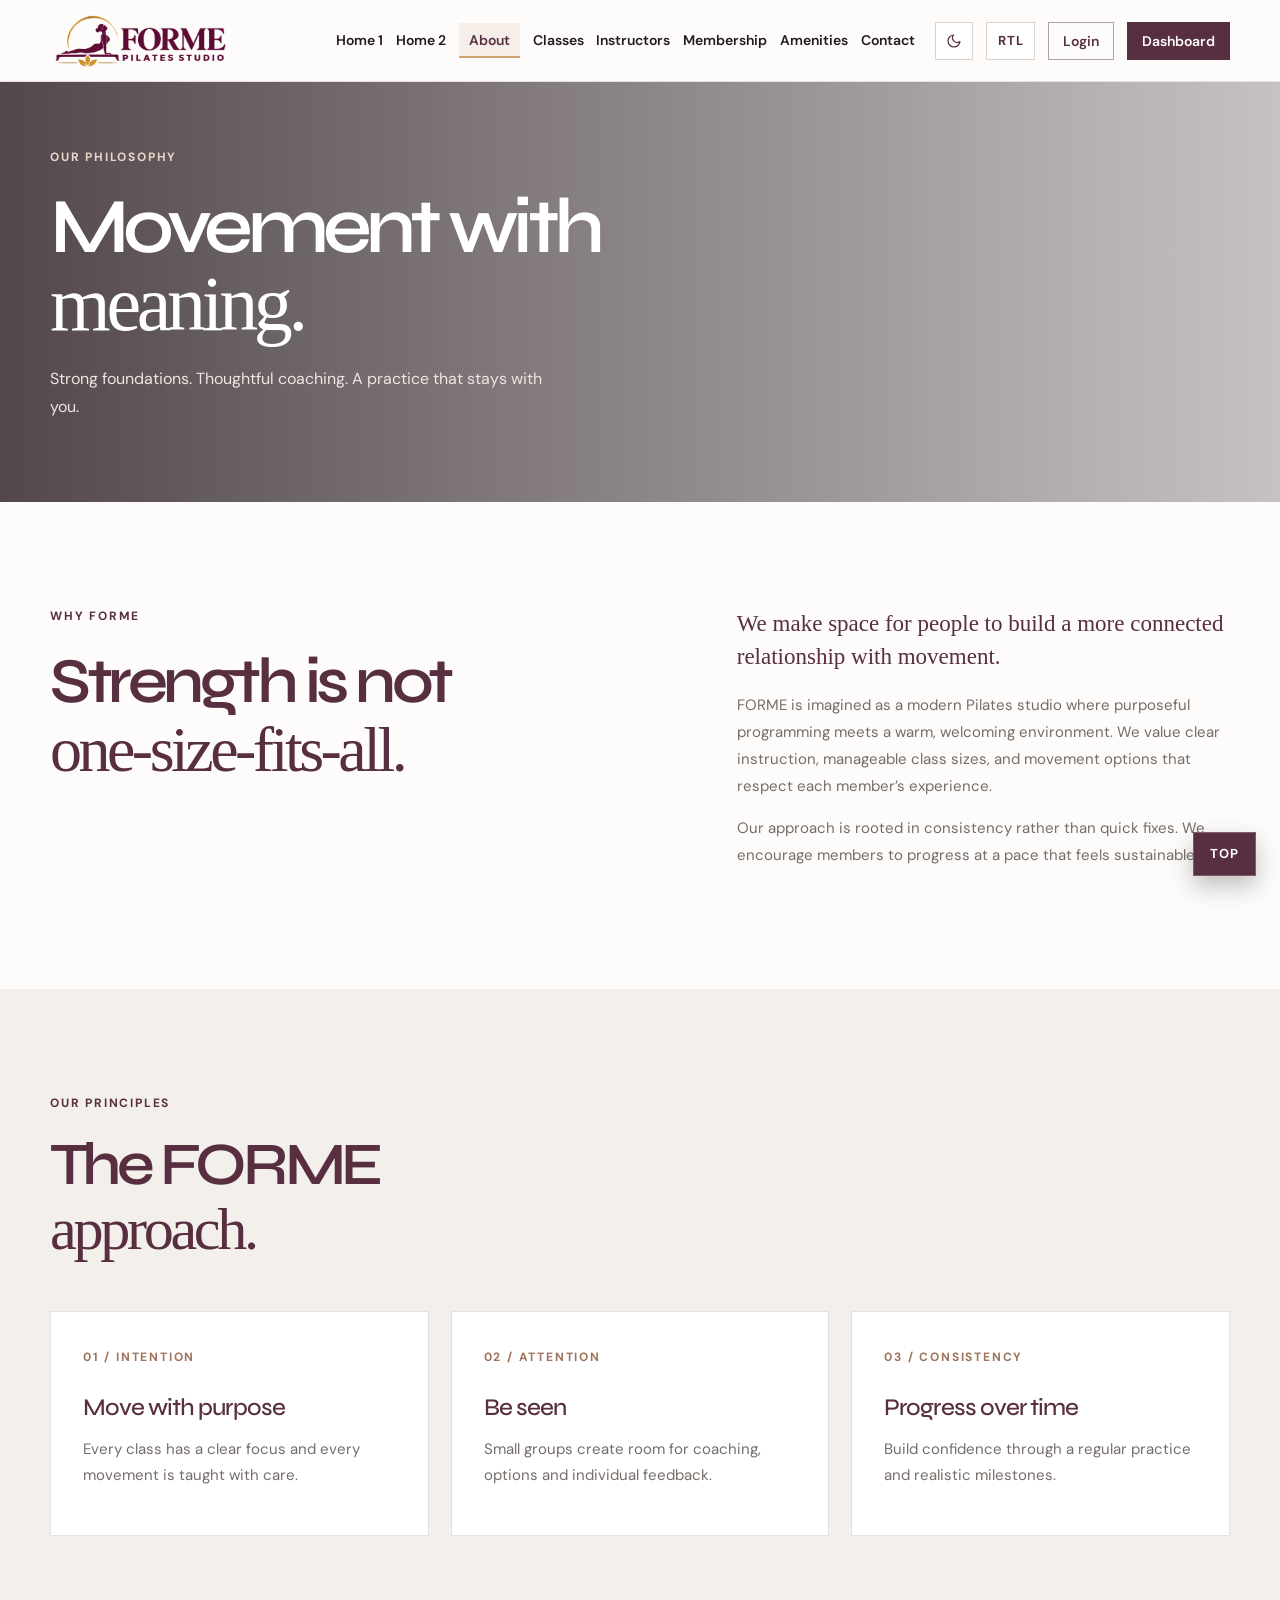
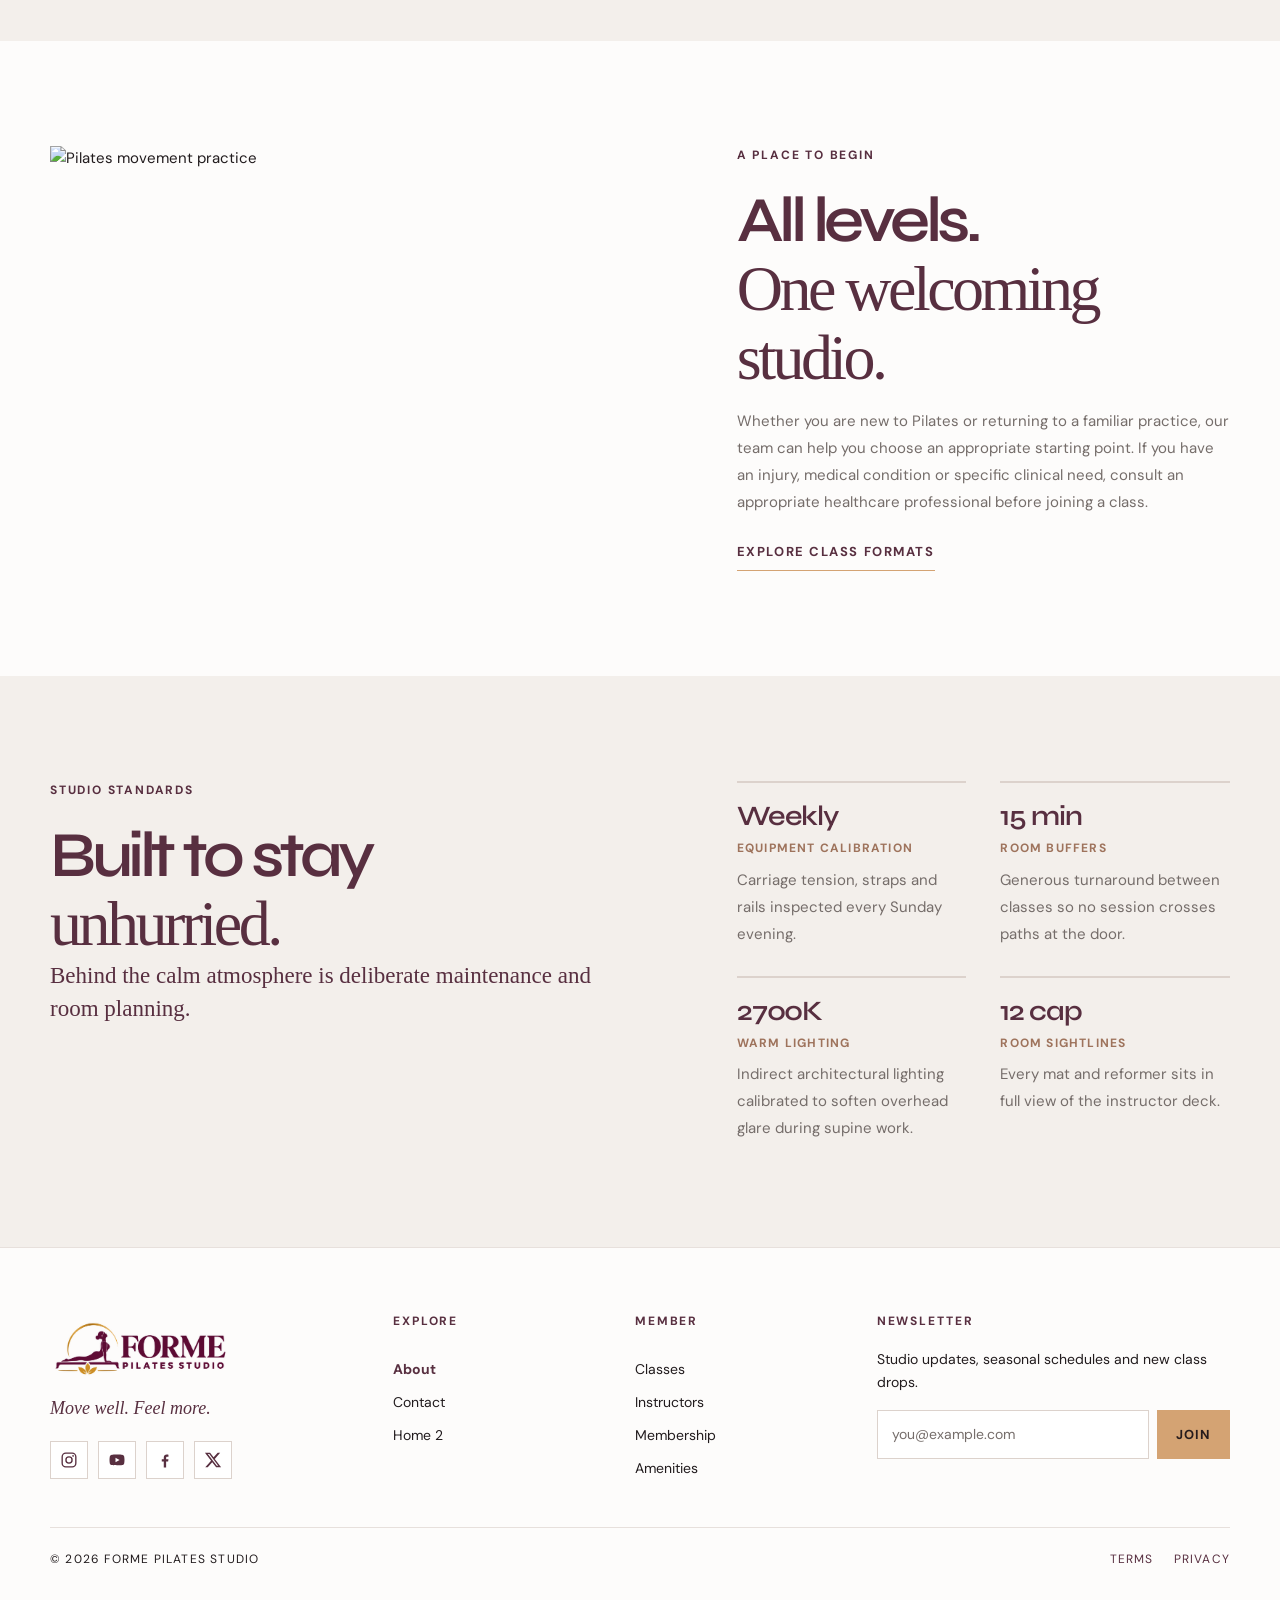
==== commit 623d31b1: "seccondcommit" ====
--- a/about.html
+++ b/about.html
@@ -11,4 +11,4 @@
 <section class="section wrap split"><div><p class="eyebrow">WHY FORME</p><h2>Strength is not<br><em>one-size-fits-all.</em></h2></div><div><p class="lead">We make space for people to build a more connected relationship with movement.</p><p>FORME is imagined as a modern Pilates studio where purposeful programming meets a warm, welcoming environment. We value clear instruction, manageable class sizes, and movement options that respect each member’s experience.</p><p>Our approach is rooted in consistency rather than quick fixes. We encourage members to progress at a pace that feels sustainable.</p></div></section>
 <section class="section soft"><div class="wrap"><div class="section-head"><div><p class="eyebrow">OUR PRINCIPLES</p><h2>The FORME<br><em>approach.</em></h2></div></div><div class="cards three"><article class="feature-card"><b>01 / INTENTION</b><h3>Move with purpose</h3><p>Every class has a clear focus and every movement is taught with care.</p></article><article class="feature-card"><b>02 / ATTENTION</b><h3>Be seen</h3><p>Small groups create room for coaching, options and individual feedback.</p></article><article class="feature-card"><b>03 / CONSISTENCY</b><h3>Progress over time</h3><p>Build confidence through a regular practice and realistic milestones.</p></article></div></div></section>
 <section class="section wrap split"><img class="rounded-img" src="https://images.unsplash.com/photo-1518611012118-696072aa579a?auto=format&fit=crop&w=1100&q=85" alt="Pilates movement practice"><div><p class="eyebrow">A PLACE TO BEGIN</p><h2>All levels.<br><em>One welcoming studio.</em></h2><p>Whether you are new to Pilates or returning to a familiar practice, our team can help you choose an appropriate starting point. If you have an injury, medical condition or specific clinical need, consult an appropriate healthcare professional before joining a class.</p><a class="under-link" href="classes.html">Explore class formats</a></div></section>
-<section class="section soft"><div class="wrap split"><div><p class="eyebrow">STUDIO STANDARDS</p><h2>Built to stay<br><em>unhurried.</em></h2><p class="lead">Behind the calm atmosphere is deliberate maintenance and room planning.</p></div><div class="spec-grid"><article class="spec-item"><strong>Weekly</strong><span>Equipment Calibration</span><p>Carriage tension, straps and rails inspected every Sunday evening.</p></article><article class="spec-item"><strong>15 min</strong><span>Room Buffers</span><p>Generous turnaround between classes so no session crosses paths at the door.</p></article><article class="spec-item"><strong>2700K</strong><span>Warm Lighting</span><p>Indirect architectural lighting calibrated to soften overhead glare during supine work.</p></article><article class="spec-item"><strong>12 cap</strong><span>Room Sightlines</span><p>Every mat and reformer sits in full view of the instructor deck.</p></article></div></div></section></main><footer class="site-footer"><div class="wrap footer-grid"><div class="footer-intro"><a class="brand footer-brand" href="index.html" aria-label="FORME Pilates Studio home"><img class="brand-logo logo-light" src="Plum and Gold Pilates Studio Logo.png" alt="FORME Pilates Studio"><img class="brand-logo logo-dark" src="logo-dark-mode.png" alt="FORME Pilates Studio"></a><p class="footer-tagline">Move well. Feel more.</p><div class="footer-social" aria-label="Social media"><a href="https://instagram.com" target="_blank" rel="noopener noreferrer" aria-label="Instagram"><svg viewBox="0 0 24 24" width="18" height="18" fill="none" stroke="currentColor" stroke-width="1.7" stroke-linecap="round" stroke-linejoin="round" aria-hidden="true"><rect x="2" y="2" width="20" height="20" rx="5"/><path d="M16 11.37A4 4 0 1 1 12.63 8 4 4 0 0 1 16 11.37z"/><line x1="17.5" y1="6.5" x2="17.51" y2="6.5"/></svg></a><a href="https://youtube.com" target="_blank" rel="noopener noreferrer" aria-label="YouTube"><svg viewBox="0 0 24 24" width="18" height="18" fill="none" stroke="currentColor" stroke-width="1.7" stroke-linecap="round" stroke-linejoin="round" aria-hidden="true"><rect x="2" y="5" width="20" height="14" rx="4"/><polygon points="10 9 16 12 10 15 10 9" fill="currentColor" stroke="none"/></svg></a><a href="https://facebook.com" target="_blank" rel="noopener noreferrer" aria-label="Facebook"><svg viewBox="0 0 24 24" width="18" height="18" fill="none" stroke="currentColor" stroke-width="1.7" stroke-linecap="round" stroke-linejoin="round" aria-hidden="true"><path d="M18 2h-3a5 5 0 0 0-5 5v3H7v4h3v8h4v-8h3l1-4h-4V7a1 1 0 0 1 1-1h3z"/></svg></a><a href="https://x.com" target="_blank" rel="noopener noreferrer" aria-label="X"><svg viewBox="0 0 24 24" width="18" height="18" fill="none" stroke="currentColor" stroke-width="1.7" stroke-linecap="round" stroke-linejoin="round" aria-hidden="true"><path d="M4 4l16 16M20 4L4 20"/></svg></a></div></div><div class="footer-links"><p class="footer-heading">Explore</p><a href="about.html" aria-current="page">About</a><a href="contact.html">Contact</a><a href="home-2.html">Home 2</a></div><div class="footer-links"><p class="footer-heading">Member</p><a href="classes.html">Classes</a><a href="instructors.html">Instructors</a><a href="membership.html">Membership</a><a href="amenities.html">Amenities</a></div><form class="footer-news" data-demo-form data-feedback="Thank you for subscribing. Connect this demo newsletter to your mailing list before launch."><p class="footer-heading">Newsletter</p><p class="footer-copy">Studio updates, seasonal schedules and new class drops.</p><div class="footer-form-row"><label class="sr-only" for="footer-email">Email address</label><input id="footer-email" type="email" required placeholder="you@example.com"><button class="button button-sand" type="submit">Join</button></div><p class="form-feedback" role="status" aria-live="polite"></p></form></div><div class="wrap footer-bottom"><span>© 2026 FORME PILATES STUDIO</span><div class="footer-bottom-links"><a href="terms.html">TERMS</a><a href="privacy.html">PRIVACY</a></div></div></footer><a class="floating-top" href="#top" aria-label="Back to top">Top</a><script src="script.js"></script></body></html>+<section class="section soft"><div class="wrap split"><div><p class="eyebrow">STUDIO STANDARDS</p><h2>Built to stay<br><em>unhurried.</em></h2><p class="lead">Behind the calm atmosphere is deliberate maintenance and room planning.</p></div><div class="spec-grid"><article class="spec-item"><strong>Weekly</strong><span>Equipment Calibration</span><p>Carriage tension, straps and rails inspected every Sunday evening.</p></article><article class="spec-item"><strong>15 min</strong><span>Room Buffers</span><p>Generous turnaround between classes so no session crosses paths at the door.</p></article><article class="spec-item"><strong>2700K</strong><span>Warm Lighting</span><p>Indirect architectural lighting calibrated to soften overhead glare during supine work.</p></article><article class="spec-item"><strong>12 cap</strong><span>Room Sightlines</span><p>Every mat and reformer sits in full view of the instructor deck.</p></article></div></div></section></main><footer class="site-footer"><div class="wrap footer-grid"><div class="footer-intro"><a class="brand footer-brand" href="index.html" aria-label="FORME Pilates Studio home"><img class="brand-logo logo-light" src="Plum and Gold Pilates Studio Logo.png" alt="FORME Pilates Studio"><img class="brand-logo logo-dark" src="logo-dark-mode.png" alt="FORME Pilates Studio"></a><p class="footer-tagline">Move well. Feel more.</p><div class="footer-social" aria-label="Social media"><a href="https://instagram.com" target="_blank" rel="noopener noreferrer" aria-label="Instagram"><svg viewBox="0 0 24 24" width="18" height="18" fill="currentColor" aria-hidden="true"><path d="M7.75 2h8.5A5.75 5.75 0 0 1 22 7.75v8.5A5.75 5.75 0 0 1 16.25 22h-8.5A5.75 5.75 0 0 1 2 16.25v-8.5A5.75 5.75 0 0 1 7.75 2zm0 1.8A3.95 3.95 0 0 0 3.8 7.75v8.5a3.95 3.95 0 0 0 3.95 3.95h8.5a3.95 3.95 0 0 0 3.95-3.95v-8.5a3.95 3.95 0 0 0-3.95-3.95h-8.5zm9.65 1.55a1.15 1.15 0 1 1 0 2.3 1.15 1.15 0 0 1 0-2.3zM12 7a5 5 0 1 1 0 10 5 5 0 0 1 0-10zm0 1.8a3.2 3.2 0 1 0 0 6.4 3.2 3.2 0 0 0 0-6.4z"/></svg></a><a href="https://youtube.com" target="_blank" rel="noopener noreferrer" aria-label="YouTube"><svg viewBox="0 0 24 24" width="18" height="18" fill="currentColor" aria-hidden="true"><path d="M21.58 7.19a2.75 2.75 0 0 0-1.94-1.95C17.93 4.75 12 4.75 12 4.75s-5.93 0-7.64.49A2.75 2.75 0 0 0 2.42 7.2 28.6 28.6 0 0 0 2 12a28.6 28.6 0 0 0 .42 4.81 2.75 2.75 0 0 0 1.94 1.95c1.71.49 7.64.49 7.64.49s5.93 0 7.64-.49a2.75 2.75 0 0 0 1.94-1.95A28.6 28.6 0 0 0 22 12a28.6 28.6 0 0 0-.42-4.81zM10 15.15V8.85L15.45 12 10 15.15z"/></svg></a><a href="https://facebook.com" target="_blank" rel="noopener noreferrer" aria-label="Facebook"><svg viewBox="0 0 24 24" width="18" height="18" fill="currentColor" aria-hidden="true"><path d="M13.5 22v-8h2.7l.4-3h-3.1V9.1c0-.87.24-1.46 1.5-1.46h1.6V4.95c-.28-.04-1.23-.12-2.34-.12-2.31 0-3.9 1.41-3.9 4v2.17H7.7v3h2.66v8h3.14z"/></svg></a><a href="https://x.com" target="_blank" rel="noopener noreferrer" aria-label="X"><svg viewBox="0 0 24 24" width="18" height="18" fill="currentColor" aria-hidden="true"><path d="M18.244 2.25h3.308l-7.227 8.26 8.502 11.24H16.17l-5.214-6.817L4.99 21.75H1.68l7.73-8.835L1.254 2.25H8.08l4.713 6.231zm-1.161 17.52h1.833L7.084 4.126H5.117z"/></svg></a></div></div><div class="footer-links"><p class="footer-heading">Explore</p><a href="about.html" aria-current="page">About</a><a href="contact.html">Contact</a><a href="home-2.html">Home 2</a></div><div class="footer-links"><p class="footer-heading">Member</p><a href="classes.html">Classes</a><a href="instructors.html">Instructors</a><a href="membership.html">Membership</a><a href="amenities.html">Amenities</a></div><form class="footer-news" data-demo-form data-feedback="Thank you for subscribing. Connect this demo newsletter to your mailing list before launch."><p class="footer-heading">Newsletter</p><p class="footer-copy">Studio updates, seasonal schedules and new class drops.</p><div class="footer-form-row"><label class="sr-only" for="footer-email">Email address</label><input id="footer-email" type="email" required placeholder="you@example.com"><button class="button button-sand" type="submit">Join</button></div><p class="form-feedback" role="status" aria-live="polite"></p></form></div><div class="wrap footer-bottom"><span>© 2026 FORME PILATES STUDIO</span><div class="footer-bottom-links"><a href="terms.html">TERMS</a><a href="privacy.html">PRIVACY</a></div></div></footer><a class="floating-top" href="#top" aria-label="Back to top">Top</a><script src="script.js"></script></body></html>
--- a/styles.css
+++ b/styles.css
@@ -22,7 +22,7 @@
   --outline-hover-bg: #582f40;
   --outline-hover-text: #ffffff;
   --panel-dark: #582f40;
-  --footer-bg: #21191d;
+  --footer-bg: var(--header-bg);
   --nav-hover: #a56f79;
   --nav-active: #582f40;
   --accent-soft: #9e735c;
@@ -53,7 +53,7 @@
   --outline-hover-bg: #d4a373;
   --outline-hover-text: #211b1d;
   --panel-dark: #2a1820;
-  --footer-bg: #0f0c0d;
+  --footer-bg: var(--header-bg);
   --nav-hover: #d4a373;
   --nav-active: #d4a373;
   --accent-soft: #d4a373;
@@ -119,17 +119,16 @@
 }
 .brand-name { font: 800 21px var(--display); letter-spacing: .12em; }
 .brand-name span { font: 500 12px/1 var(--sans); vertical-align: top; letter-spacing: 0; margin-left: 2px; }
-.brand-logo { height: 58px; width: auto; max-width: 100%; display: block; object-fit: contain; flex-shrink: 0; }
+.brand-logo { height: 72px; width: auto; max-width: 100%; display: block; object-fit: contain; flex-shrink: 0; }
 .brand-logo.logo-dark { display: none; }
 [data-theme="dark"] .brand-logo.logo-light,
-.footer-brand .brand-logo.logo-light,
+body.auth-page[data-auth-theme="dark"] .brand-logo.logo-light,
 body.dashboard-page[data-dash-theme="dark"] .brand-logo.logo-light { display: none; }
 [data-theme="dark"] .brand-logo.logo-dark,
-.footer-brand .brand-logo.logo-dark,
+body.auth-page[data-auth-theme="dark"] .brand-logo.logo-dark,
 body.dashboard-page[data-dash-theme="dark"] .brand-logo.logo-dark { display: block; }
-.footer-brand .brand-logo { height: 72px; }
-.dash-brand-logo { height: 64px; }
-.auth-brand-logo { height: 70px; }
+.dash-brand-logo { height: 72px; }
+.auth-brand-logo { height: 72px; }
 
 .primary-nav {
   display: flex;
@@ -411,9 +410,11 @@
 .about-hero { background-image: url('https://images.unsplash.com/photo-1518611012118-696072aa579a?auto=format&fit=crop&w=1800&q=85'); }
 .classes-hero { background-image: url('https://images.unsplash.com/photo-1599447421416-3414500d18a5?auto=format&fit=crop&w=1800&q=85'); }
 .instructors-hero { background-image: url('https://images.unsplash.com/photo-1544367567-0f2fcb009e0b?auto=format&fit=crop&w=1800&q=85'); }
-.membership-hero { background-image: url('https://images.unsplash.com/photo-1510894347719-fc2f6f3b3c1c?auto=format&fit=crop&w=1800&q=85'); }
+.membership-hero { background-image: url('https://images.pexels.com/photos/25596895/pexels-photo-25596895.jpeg?auto=compress&cs=tinysrgb&w=1800'); }
+.membership-hero:before { background: linear-gradient(90deg, rgba(34, 21, 27, .82), rgba(34, 21, 27, .32)); }
+[dir="rtl"] .membership-hero:before { background: linear-gradient(270deg, rgba(34, 21, 27, .82), rgba(34, 21, 27, .32)); }
 .amenities-hero { background-image: url('https://images.unsplash.com/photo-1600210492486-724fe5c67fb0?auto=format&fit=crop&w=1800&q=85'); }
-.contact-hero { background-image: url('https://images.unsplash.com/photo-1518611012118-696072aa579a?auto=format&fit=crop&w=1800&q=85'); }
+.contact-hero { background-image: url('https://images.pexels.com/photos/9288101/pexels-photo-9288101.jpeg?auto=compress&cs=tinysrgb&w=1800'); }
 
 .rounded-img { width: 100%; max-height: 440px; object-fit: cover; }
 .feature-card { padding: 32px; background: var(--surface); border: 1px solid var(--line); min-height: 190px; }
@@ -424,18 +425,50 @@
 .premium-grid p:not(.eyebrow) { font-size: 15px; line-height: 1.75; color: #e5d8d3; max-width: 440px; margin: 20px 0 28px; }
 .premium-grid img { width: 100%; height: 440px; object-fit: cover; }
 
-.detail-card { background: var(--surface); border: 1px solid var(--line); }
-.detail-card img { width: 100%; height: 280px; object-fit: cover; display: block; }
-.detail-body { padding: 27px; }
+.detail-card {
+  background: var(--surface);
+  border: 1px solid var(--line);
+  display: flex;
+  flex-direction: column;
+}
+.detail-card img { width: 100%; height: 280px; object-fit: cover; display: block; flex-shrink: 0; }
+.detail-body {
+  padding: 27px;
+  flex: 1;
+  display: flex;
+  flex-direction: column;
+}
 .detail-body h2 { font: 500 27px var(--display); color: var(--heading); margin: 0 0 10px; }
-.detail-body p:not(.eyebrow) { font-size: 15px; color: var(--muted); line-height: 1.75; min-height: 76px; }
-.detail-body .button { margin-top: 10px; }
-
-.person-card { border: 1px solid var(--line); background: var(--surface); }
-.person-card img { width: 100%; height: 320px; object-fit: cover; display: block; }
-.person-card > div { padding: 23px; }
+.detail-body p:not(.eyebrow) { font-size: 15px; color: var(--muted); line-height: 1.75; margin: 0 0 22px; min-height: 76px; }
+.detail-body .button { margin-top: auto; align-self: flex-start; }
+
+.person-card {
+  border: 1px solid var(--line);
+  background: var(--surface);
+  display: flex;
+  flex-direction: column;
+}
+.person-card img {
+  width: 100%;
+  height: 320px;
+  object-fit: cover;
+  object-position: center 20%;
+  display: block;
+  flex-shrink: 0;
+}
+.person-card > div {
+  padding: 23px;
+  flex: 1;
+  display: flex;
+  flex-direction: column;
+}
 .person-card h3 { margin: 0; }
-.person-card .bio { border-top: 1px solid var(--line); padding-top: 12px; margin-top: 14px; }
+.person-role { margin: 6px 0 14px; }
+.person-card .bio {
+  border-top: 1px solid var(--line);
+  padding-top: 12px;
+  margin: auto 0 0;
+}
 
 .plan-card {
   position: relative;
@@ -487,7 +520,7 @@
 .contact-info a:hover { color: var(--heading); }
 .contact-social-block { margin-top: 26px; }
 .contact-social-label { font-size: 12px; font-weight: 700; letter-spacing: .12em; color: var(--heading); margin: 0 0 12px; }
-.contact-social { display: flex; flex-wrap: wrap; gap: 10px; }
+.contact-social { display: flex; flex-wrap: wrap; align-items: center; gap: 10px; }
 .contact-social a {
   min-height: 42px;
   padding: 9px 15px;
@@ -496,11 +529,14 @@
   color: var(--heading);
   display: inline-flex;
   align-items: center;
+  justify-content: center;
   gap: 8px;
   font-size: 13px;
   font-weight: 600;
+  line-height: 1;
   transition: background .2s, color .2s, border-color .2s, transform .2s;
 }
+.contact-social svg, .footer-social svg { display: block; flex-shrink: 0; }
 .contact-social a:hover {
   background: var(--outline-hover-bg);
   color: var(--outline-hover-text);
@@ -802,62 +838,63 @@
 
 .site-footer {
   background: var(--footer-bg);
-  color: #fff;
+  color: var(--ink);
   padding: 64px 0 28px;
-  border-top: 1px solid rgba(255, 255, 255, .08);
+  border-top: 1px solid var(--line);
 }
 .footer-grid {
   display: grid;
   grid-template-columns: 1.2fr .8fr .8fr 1.4fr;
   gap: 36px 40px;
   padding-bottom: 42px;
-  border-bottom: 1px solid rgba(255, 255, 255, .15);
-}
-.footer-brand { color: #f1e6df; }
-.footer-tagline { font: italic 18px var(--serif); color: #cdbcb6; margin: 14px 0 22px; }
+  border-bottom: 1px solid var(--line);
+}
+.footer-brand { color: var(--heading); }
+.footer-tagline { font: italic 18px var(--serif); color: var(--heading); margin: 14px 0 22px; }
 .footer-social { display: flex; align-items: center; gap: 10px; }
 .footer-social a {
   width: 38px;
   height: 38px;
-  border: 1px solid rgba(255, 255, 255, .24);
-  color: #f1e6df;
+  border: 1px solid var(--border-strong);
+  background: var(--surface);
+  color: var(--heading);
   display: inline-flex;
   align-items: center;
   justify-content: center;
   transition: background .2s, color .2s, border-color .2s;
 }
 .footer-social a:hover {
-  background: var(--sand);
-  color: #261b1c;
-  border-color: var(--sand);
+  background: var(--outline-hover-bg);
+  color: var(--outline-hover-text);
+  border-color: transparent;
 }
 .footer-heading {
   font-size: 12px;
   font-weight: 700;
   letter-spacing: .16em;
   text-transform: uppercase;
-  color: #ead7ca;
+  color: var(--heading);
   margin: 0 0 16px;
 }
 .footer-links { display: flex; flex-direction: column; gap: 10px; }
-.footer-links a { font-size: 14px; color: #d5c7c2; transition: color .2s; }
-.footer-links a:hover, .footer-links a[aria-current="page"], .footer-links a.active { color: var(--sand); }
-.footer-links a[aria-current="page"], .footer-links a.active { font-weight: 700; }
-.footer-copy { font-size: 14px; line-height: 1.65; color: #cdbcb6; margin: 0 0 16px; }
+.footer-links a { font-size: 14px; color: var(--ink); transition: color .2s; }
+.footer-links a:hover { color: var(--nav-hover); }
+.footer-links a[aria-current="page"], .footer-links a.active { color: var(--nav-active); font-weight: 700; }
+.footer-copy { font-size: 14px; line-height: 1.65; color: var(--ink); margin: 0 0 16px; }
 .footer-form-row { display: flex; gap: 8px; }
 .footer-form-row input {
   flex: 1;
   min-width: 0;
-  border: 1px solid rgba(255, 255, 255, .25);
-  background: rgba(255, 255, 255, .07);
-  color: #ffffff;
+  border: 1px solid var(--border-strong);
+  background: var(--surface);
+  color: var(--ink);
   padding: 12px 14px;
   font-size: 14px;
   outline-color: var(--sand);
 }
-.footer-form-row input::placeholder { color: #b9a8a2; }
+.footer-form-row input::placeholder { color: var(--muted); }
 .footer-form-row .button { min-height: 46px; padding: 11px 18px; flex-shrink: 0; }
-.footer-news .form-feedback { color: #ead7ca; margin: 8px 0 0; }
+.footer-news .form-feedback { color: var(--feedback); margin: 8px 0 0; }
 .footer-bottom {
   display: flex;
   justify-content: space-between;
@@ -867,7 +904,7 @@
   padding: 22px 0 48px;
   font-size: 12px;
   letter-spacing: .1em;
-  color: #a99a96;
+  color: var(--ink);
 }
 .footer-bottom-links {
   display: flex;
@@ -876,11 +913,15 @@
   gap: 10px 20px;
 }
 .footer-bottom-links a {
-  color: #cdbcb6;
+  color: var(--heading);
   transition: color .2s;
 }
-.footer-bottom-links a:hover, .footer-bottom-links a[aria-current="page"] {
-  color: var(--sand);
+.footer-bottom-links a:hover {
+  color: var(--nav-hover);
+}
+.footer-bottom-links a[aria-current="page"] {
+  color: var(--nav-active);
+  font-weight: 700;
 }
 
 .floating-top {
@@ -929,6 +970,7 @@
   --status-color: #216e4e;
   --feedback: #1f4e4b;
 }
+body.auth-page[data-auth-theme="dark"],
 body.dashboard-page[data-dash-theme="dark"] {
   --cream: #0e1317;
   --surface: #161c22;
@@ -983,7 +1025,115 @@
 .dash-util-btn:focus-visible,
 .dash-panel-cta:focus-visible,
 .dash-action-btn:focus-visible,
+.dash-profile-btn:focus-visible,
+.dash-profile-chip:focus-visible,
 .dash-menu-toggle:focus-visible { outline: 2px solid var(--btn-plum-bg); outline-offset: 2px; }
+.dash-profile-btn {
+  width: 100%;
+  padding: 10px 12px;
+  border: 1px solid var(--line);
+  background: var(--soft);
+  color: var(--heading);
+  display: flex;
+  align-items: center;
+  gap: 10px;
+  text-align: start;
+  cursor: pointer;
+  transition: background .2s, border-color .2s;
+}
+.dash-profile-btn:hover {
+  background: var(--highlight);
+  border-color: var(--highlight-border);
+}
+.dash-avatar {
+  width: 38px;
+  height: 38px;
+  flex-shrink: 0;
+  background: var(--btn-plum-bg);
+  color: var(--btn-plum-text);
+  display: inline-flex;
+  align-items: center;
+  justify-content: center;
+}
+.dash-avatar svg { display: block; flex-shrink: 0; }
+.dash-avatar-sm { width: 32px; height: 32px; }
+.dash-avatar-lg { width: 48px; height: 48px; }
+.dash-profile-meta {
+  flex: 1;
+  min-width: 0;
+  display: flex;
+  flex-direction: column;
+  gap: 2px;
+}
+.dash-profile-meta strong {
+  font-size: 14px;
+  font-weight: 700;
+  line-height: 1.25;
+  color: var(--heading);
+  white-space: nowrap;
+  overflow: hidden;
+  text-overflow: ellipsis;
+}
+.dash-profile-meta small {
+  font-size: 12px;
+  line-height: 1.25;
+  color: var(--muted-soft);
+  white-space: nowrap;
+  overflow: hidden;
+  text-overflow: ellipsis;
+}
+.dash-profile-arrow { flex-shrink: 0; color: var(--muted-soft); }
+[dir="rtl"] .dash-profile-arrow { transform: scaleX(-1); }
+.dash-top-actions {
+  display: flex;
+  align-items: center;
+  flex-wrap: wrap;
+  gap: 10px;
+}
+.dash-profile-chip {
+  min-height: 50px;
+  padding-block: 7px;
+  padding-inline: 9px 14px;
+  border: 1px solid var(--border-strong);
+  background: var(--surface);
+  color: var(--heading);
+  display: inline-flex;
+  align-items: center;
+  gap: 10px;
+  text-align: start;
+  cursor: pointer;
+  transition: background .2s, border-color .2s;
+}
+.dash-profile-chip:hover {
+  background: var(--highlight);
+  border-color: var(--highlight-border);
+}
+.dash-profile-chip-text {
+  display: flex;
+  flex-direction: column;
+  gap: 1px;
+  min-width: 0;
+}
+.dash-profile-chip-text strong { font-size: 13px; line-height: 1.2; color: var(--heading); }
+.dash-profile-chip-text small { font-size: 12px; line-height: 1.2; color: var(--muted-soft); }
+.dash-profile-summary {
+  display: flex;
+  align-items: center;
+  gap: 14px;
+  padding: 14px 16px;
+  background: var(--soft);
+  border: 1px solid var(--line);
+  margin-bottom: 16px;
+}
+.dash-profile-summary-meta {
+  display: flex;
+  flex-direction: column;
+  gap: 2px;
+  min-width: 0;
+}
+.dash-profile-summary-meta strong { font: 600 17px/1.25 var(--display); color: var(--heading); }
+.dash-profile-summary-meta span { font-size: 13px; color: var(--muted); word-break: break-word; }
+.dash-profile-summary-meta small { font-size: 12px; color: var(--muted-soft); letter-spacing: .04em; }
 .dash-nav { display: flex; flex-direction: column; gap: 6px; }
 .dash-nav-btn {
   width: 100%;
@@ -1194,11 +1344,55 @@
 
 .auth-page { background: var(--cream); color: var(--ink); }
 .auth-shell { min-height: 100vh; display: grid; grid-template-columns: 1fr 1fr; }
-.auth-image { background: url('https://images.unsplash.com/photo-1518611012118-696072aa579a?auto=format&fit=crop&w=1200&q=85') center/cover; }
-.auth-card { width: min(440px, calc(100% - 50px)); margin: auto; padding: 50px 0; display: flex; flex-direction: column; }
-.auth-brand { display: flex; align-items: center; gap: 9px; color: var(--heading); margin-bottom: 38px; }
+.auth-image {
+  background: linear-gradient(180deg, rgba(19, 34, 38, .12), rgba(19, 34, 38, .48)),
+    url('https://images.pexels.com/photos/33360052/pexels-photo-33360052.jpeg?auto=compress&cs=tinysrgb&w=1200') center 35%/cover no-repeat;
+}
+.auth-card { width: min(440px, calc(100% - 50px)); margin: auto; padding: 44px 0; display: flex; flex-direction: column; }
+.auth-top {
+  display: flex;
+  align-items: center;
+  justify-content: space-between;
+  gap: 12px;
+  margin-bottom: 34px;
+}
+.auth-brand { display: inline-flex; align-items: center; gap: 9px; color: var(--heading); margin-bottom: 0; min-width: 0; }
+.auth-utils { display: inline-flex; align-items: center; gap: 8px; flex-shrink: 0; }
+.auth-utils .util-btn { min-width: 38px; height: 38px; }
+.auth-utils .util-btn:focus-visible { outline: 2px solid var(--btn-plum-bg); outline-offset: 2px; }
+.auth-utils .util-btn svg { display: block; flex-shrink: 0; }
 .auth-card h1 { font: 600 48px/1 var(--display); letter-spacing: -.07em; color: var(--heading); margin: 0 0 25px; }
 .auth-card input:not([type=checkbox]) { margin-bottom: 9px; }
+.password-field {
+  position: relative;
+  display: flex;
+  align-items: center;
+  margin-bottom: 9px;
+}
+.auth-card .password-field input {
+  margin-bottom: 0;
+  padding-inline-end: 46px;
+}
+.password-toggle {
+  position: absolute;
+  inset-inline-end: 6px;
+  top: 50%;
+  transform: translateY(-50%);
+  width: 36px;
+  height: 36px;
+  border: 0;
+  padding: 0;
+  background: transparent;
+  color: var(--muted);
+  display: inline-flex;
+  align-items: center;
+  justify-content: center;
+  cursor: pointer;
+  transition: color .2s;
+}
+.password-toggle:hover { color: var(--heading); }
+.password-toggle:focus-visible { outline: 2px solid var(--btn-plum-bg); outline-offset: 1px; }
+.password-toggle svg { display: block; flex-shrink: 0; }
 .auth-options {
   display: flex;
   flex-wrap: wrap;
@@ -1222,6 +1416,51 @@
 .auth-switch { text-align: center; font-size: 14px; color: var(--muted); }
 .checkline { display: flex; align-items: center; gap: 8px; margin: 10px 0; }
 .auth-card .button { width: 100%; }
+.auth-divider {
+  display: flex;
+  align-items: center;
+  gap: 12px;
+  margin: 22px 0 14px;
+  font-size: 12px;
+  letter-spacing: .1em;
+  text-transform: uppercase;
+  color: var(--muted-soft);
+}
+.auth-divider::before, .auth-divider::after {
+  content: "";
+  flex: 1;
+  height: 1px;
+  background: var(--line);
+}
+.auth-social {
+  display: grid;
+  grid-template-columns: repeat(2, minmax(0, 1fr));
+  gap: 10px;
+  margin-bottom: 8px;
+}
+.auth-social-btn {
+  min-height: 44px;
+  padding: 10px 12px;
+  border: 1px solid var(--border-strong);
+  background: var(--surface);
+  color: var(--heading);
+  display: inline-flex;
+  align-items: center;
+  justify-content: center;
+  gap: 8px;
+  font-size: 13px;
+  font-weight: 600;
+  line-height: 1;
+  cursor: pointer;
+  transition: background .2s, color .2s, border-color .2s, transform .2s;
+}
+.auth-social-btn:hover {
+  background: var(--highlight);
+  border-color: var(--highlight-border);
+  transform: translateY(-1px);
+}
+.auth-social-btn:focus-visible { outline: 2px solid var(--btn-plum-bg); outline-offset: 2px; }
+.auth-social-btn svg { display: block; flex-shrink: 0; }
 body.auth-page input[type="checkbox"], body.dashboard-page input[type="checkbox"] { accent-color: var(--btn-plum-bg); }
 
 @media (min-width: 1101px) {
@@ -1236,7 +1475,6 @@
 }
 @media (min-width: 1101px) and (max-width: 1279.98px) {
   .site-header { padding-inline: 24px; gap: 8px; }
-  .brand-logo { height: 50px; }
   .primary-nav > a { font-size: 13px; }
   .rtl-toggle { font-size: 12px; padding: 0 9px; }
   .primary-nav > .nav-auth { padding: 0 11px; }
@@ -1299,8 +1537,7 @@
     border-top: 1px solid var(--line);
   }
   .nav-utils .util-btn { width: 100%; min-width: 0; height: 44px; padding: 0 12px; }
-  .brand-logo { height: 64px; }
-  .footer-brand .brand-logo { height: 70px; }
+  .site-header .brand-logo, .footer-brand .brand-logo, .auth-brand-logo, .dash-brand-logo { height: 70px; }
   .wrap { width: calc(100% - 56px); }
   .hero { min-height: 520px; height: clamp(520px, 70vh, 650px); background-position: 62% center; }
   .hero h1 { font-size: clamp(46px, 6.5vw, 76px); }
@@ -1333,6 +1570,7 @@
   .premium-grid { grid-template-columns: 1fr; gap: 32px; }
   .premium-grid img { height: 340px; }
   .contact-layout { grid-template-columns: 1fr; gap: 36px; }
+  .dash-top { flex-direction: column; align-items: flex-start; gap: 14px; }
   .dash-lower { grid-template-columns: 1fr; }
   .metric-grid { grid-template-columns: repeat(2, minmax(0, 1fr)); }
   .metric:last-child { grid-column: span 2; }
@@ -1346,8 +1584,7 @@
   .site-header { height: 78px; padding: 0 20px; }
   .brand-mark { width: 31px; height: 31px; }
   .brand-name { font-size: 19px; }
-  .brand-logo { height: 58px; }
-  .footer-brand .brand-logo { height: 66px; }
+  .site-header .brand-logo, .footer-brand .brand-logo, .auth-brand-logo, .dash-brand-logo { height: 66px; }
   .menu-toggle { width: 42px; height: 42px; }
   .primary-nav {
     inset: 78px 0 auto 0;
@@ -1381,13 +1618,19 @@
   .detail-card img { height: 260px; }
   .detail-body p:not(.eyebrow) { min-height: 0; }
   .person-card img { height: 270px; }
+  .team-grid { grid-template-columns: 1fr; gap: 20px; }
+  .team-grid > :last-child:nth-child(odd) { grid-column: auto; }
+  .plans { grid-template-columns: 1fr; gap: 20px; }
+  .plans > :last-child:nth-child(odd) { grid-column: auto; }
   .plan-card { min-height: 0; padding: 24px; }
   .plan-card.highlighted { padding-top: 42px; }
   .amenity-card img { height: 240px; }
-  .stat-strip, .journey-rail, .pace-grid, .perk-row, .focus-grid, .spec-grid, .mentor-strip, .channel-grid { grid-template-columns: 1fr; }
+  .stat-strip, .journey-rail, .pace-grid, .perk-row, .focus-grid, .spec-grid, .mentor-strip, .channel-grid, .map-highlights { grid-template-columns: 1fr; }
+  .map-highlights { gap: 16px; }
+  .map-detail { padding: 22px; }
   .stat-item { border-inline-start: 0; border-top: 1px solid rgba(255, 255, 255, .14); padding: 22px 0; }
   .stat-item:first-child { border-top: 0; }
-  .mentor-strip > :last-child:nth-child(odd), .channel-grid > :last-child:nth-child(odd) { grid-column: auto; }
+  .mentor-strip > :last-child:nth-child(odd), .channel-grid > :last-child:nth-child(odd), .map-highlights > :last-child:nth-child(odd) { grid-column: auto; }
   .slot-row { grid-template-columns: 1fr; gap: 8px; align-items: start; }
   .care-row { grid-template-columns: 1fr; gap: 6px; }
   .cadence-box { padding: 24px; gap: 22px; }
@@ -1397,7 +1640,6 @@
   .form-card { padding: 25px; }
   .dashboard-wrap { grid-template-columns: 1fr; padding-block: 16px 24px; gap: 18px; }
   .dash-sidebar { position: sticky; top: 10px; z-index: 40; padding: 14px 16px; gap: 0; }
-  .dash-brand-logo { height: 52px; }
   .dash-brand-sub { display: none; }
   .dash-sidebar.is-open .dash-brand-sub { display: block; margin-top: 12px; }
   .dash-menu-toggle {
@@ -1442,8 +1684,7 @@
   .site-header { padding-inline: 16px; }
   .brand-mark { width: 28px; height: 28px; font-size: 28px; }
   .brand-name { font-size: 18px; }
-  .brand-logo { height: 54px; }
-  .footer-brand .brand-logo { height: 64px; }
+  .site-header .brand-logo, .footer-brand .brand-logo, .auth-brand-logo, .dash-brand-logo { height: 64px; }
   .menu-toggle { width: 40px; height: 40px; }
   .hero h1 { font-size: 53px; }
   .hero-copy { font-size: 14px; }
@@ -1463,6 +1704,9 @@
   .status { font-size: 12px; }
   .footer-form-row { flex-direction: column; }
   .footer-form-row .button { width: 100%; }
+  .auth-card { width: min(440px, calc(100% - 36px)); }
+  .auth-social-btn { padding: 10px 8px; gap: 6px; font-size: 12px; }
+  .dash-top-actions, .dash-top-actions .dash-profile-chip, .dash-top-actions .button { width: 100%; }
 }
 @media (prefers-reduced-motion: reduce) {
   html { scroll-behavior: auto; }
